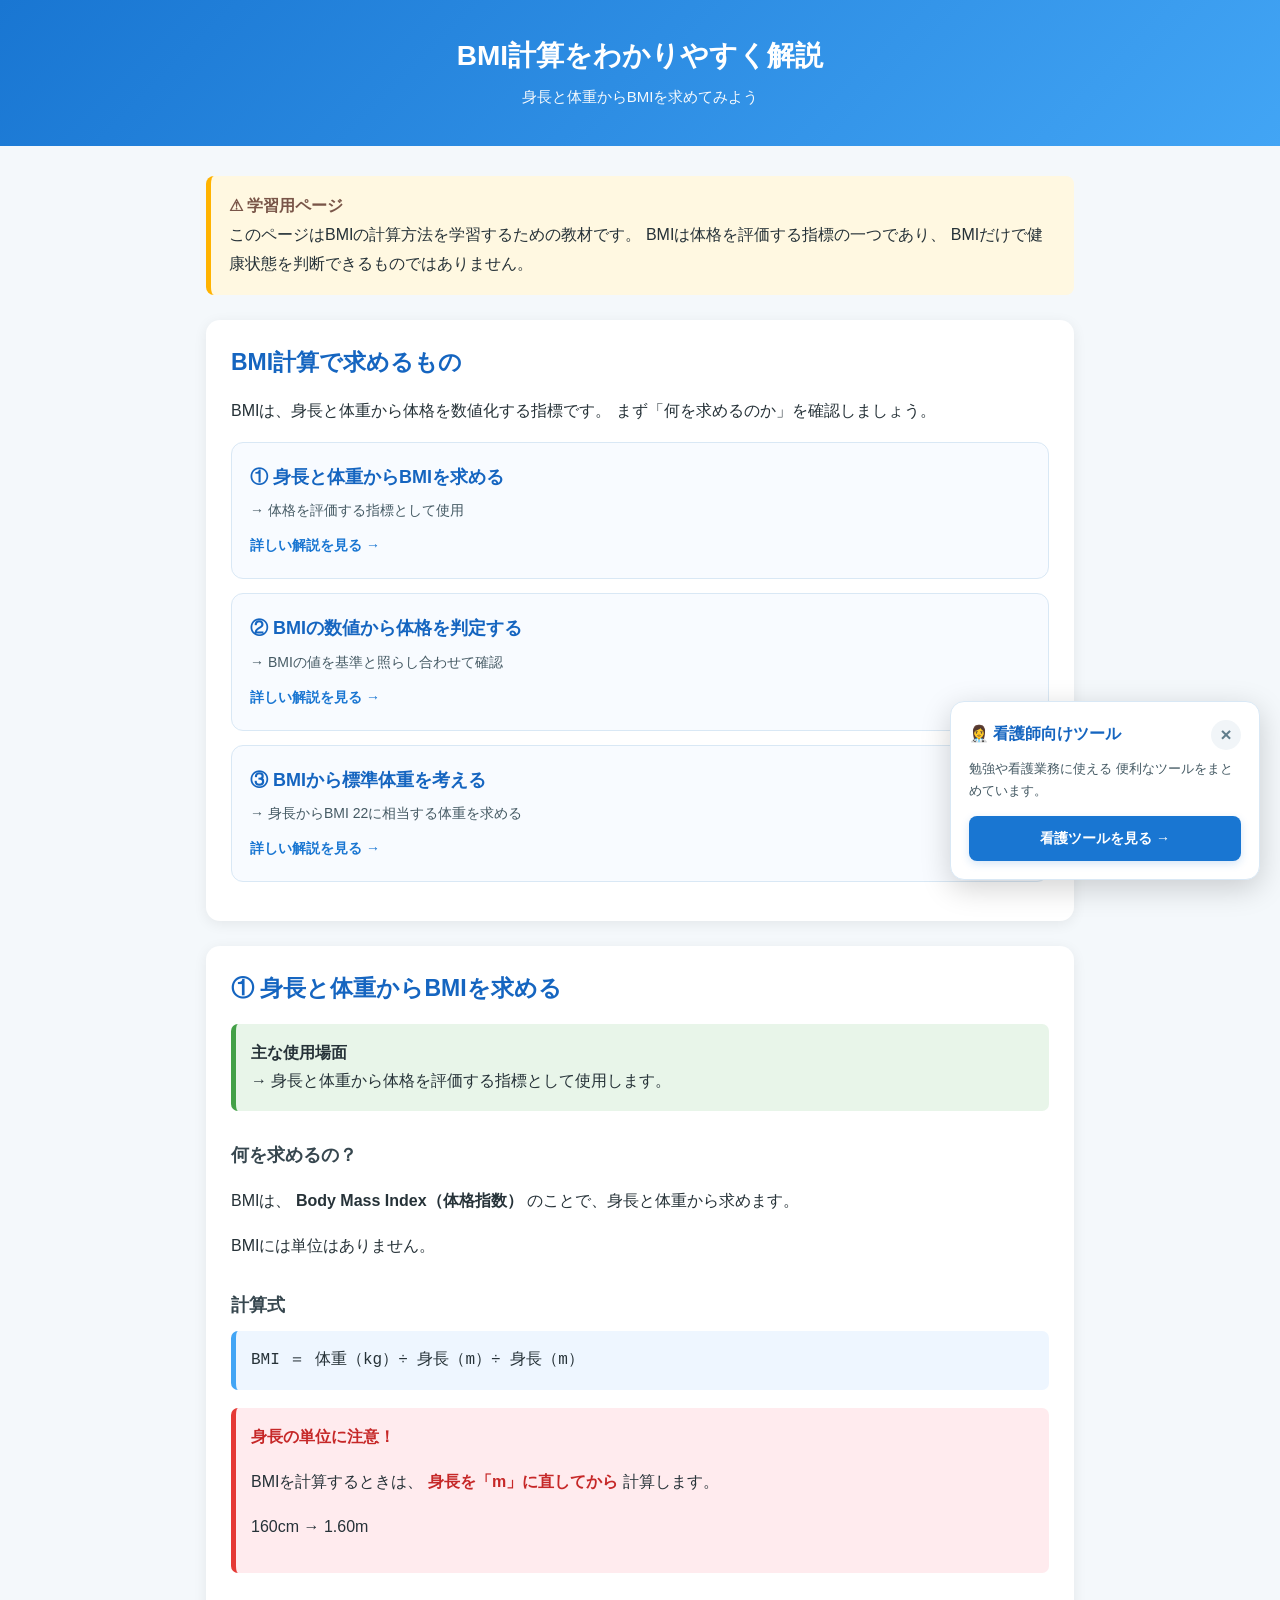
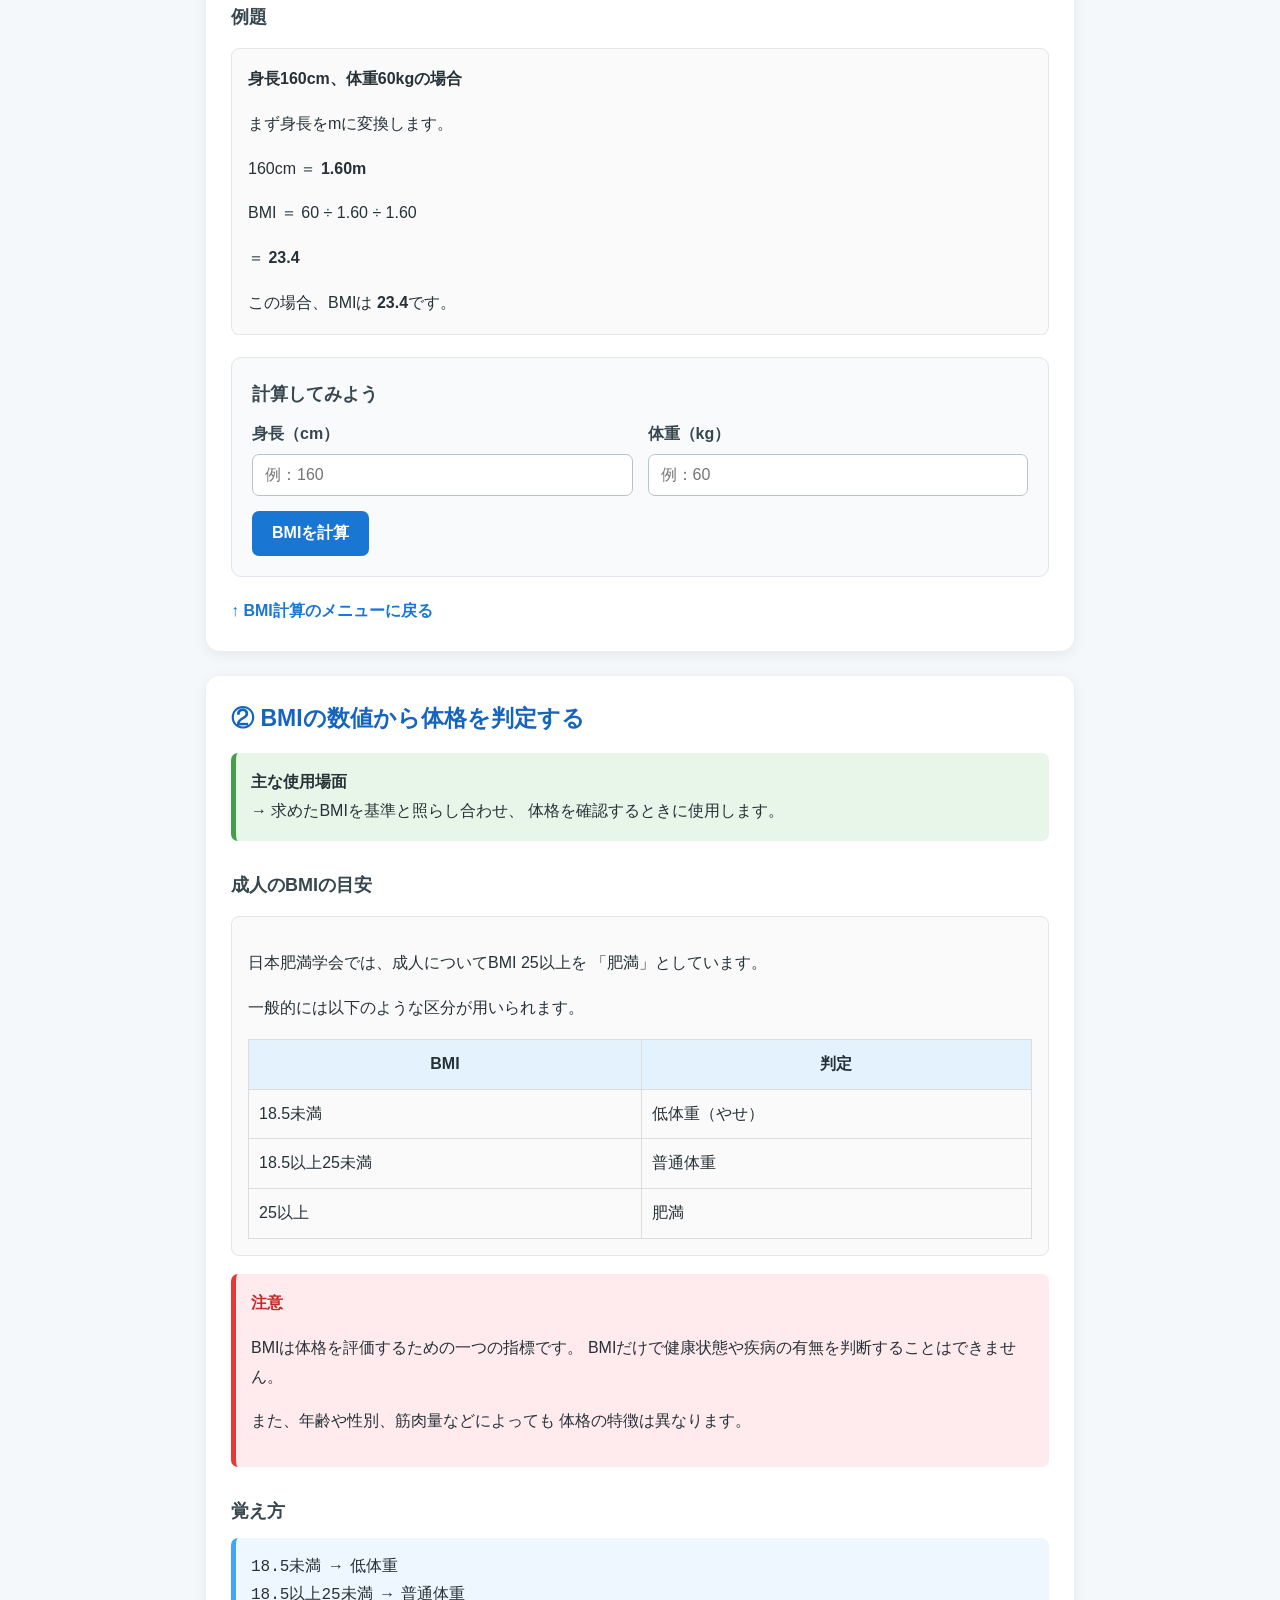
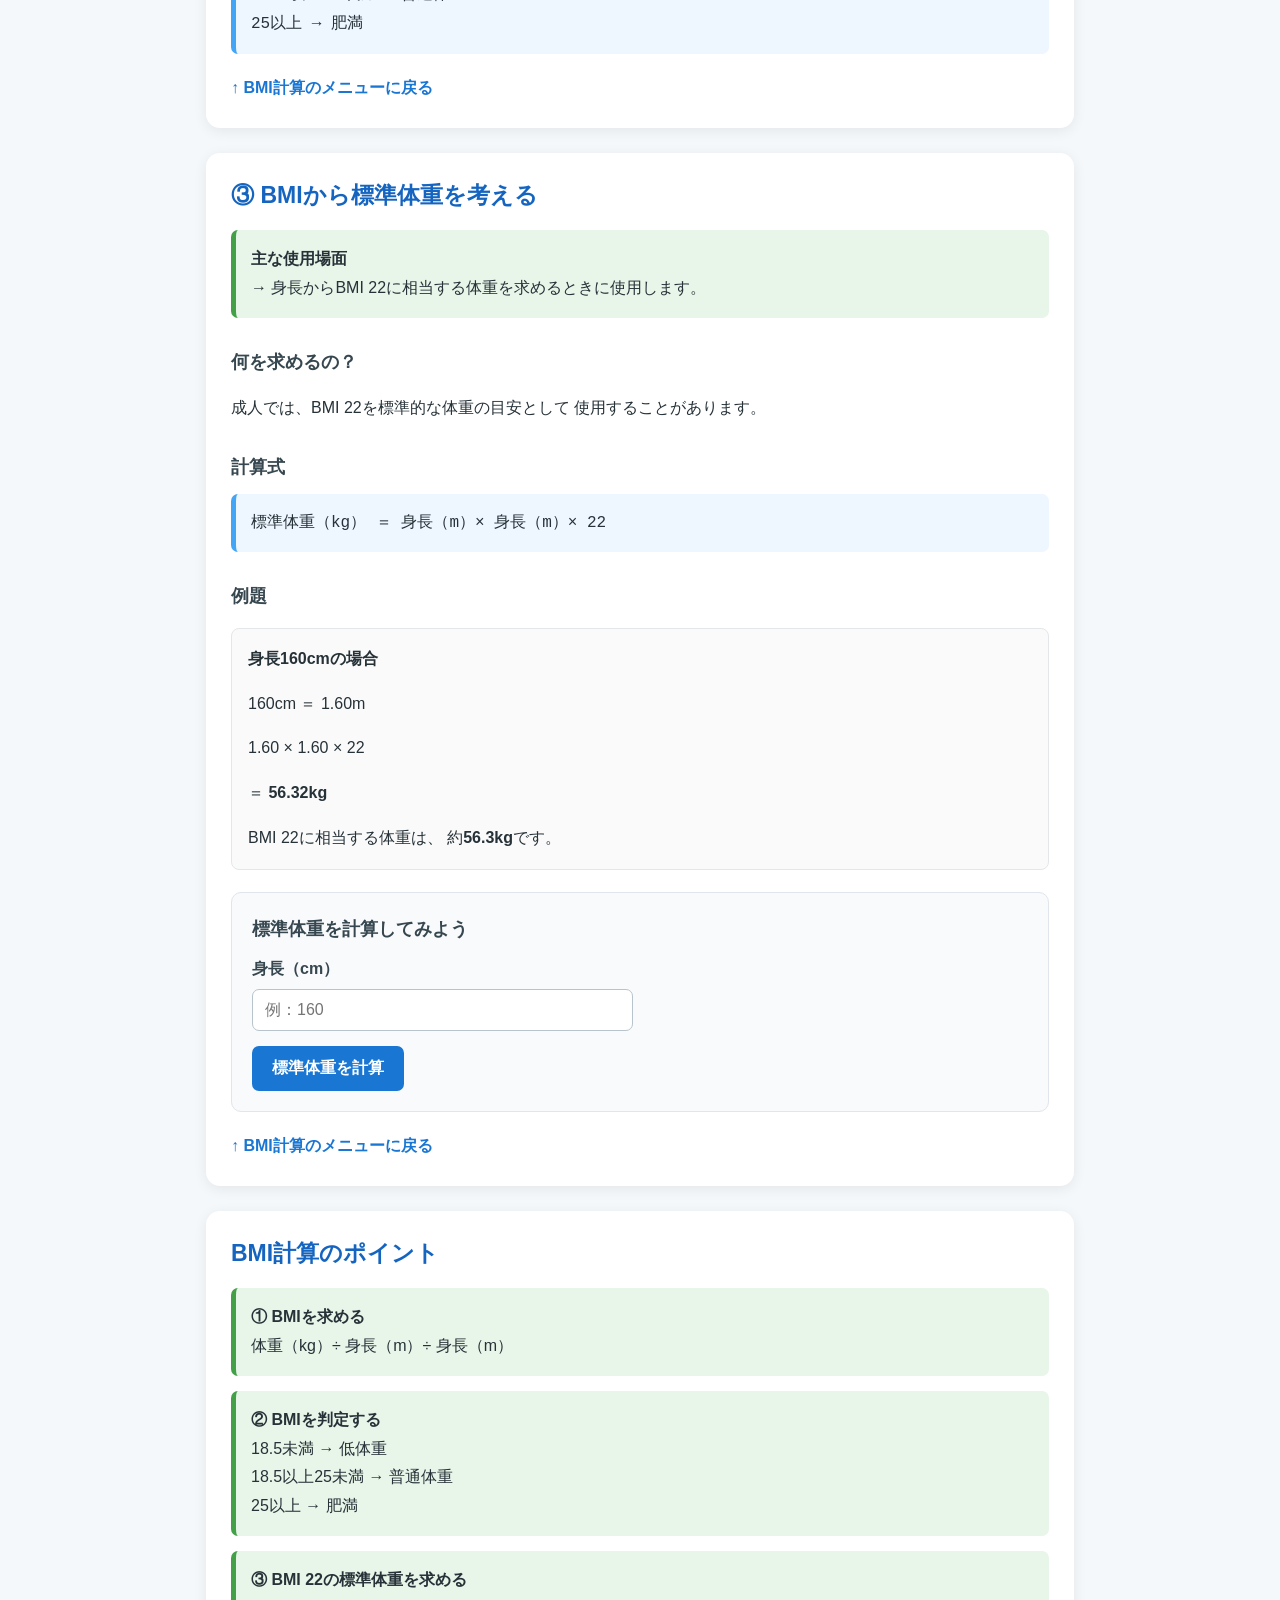
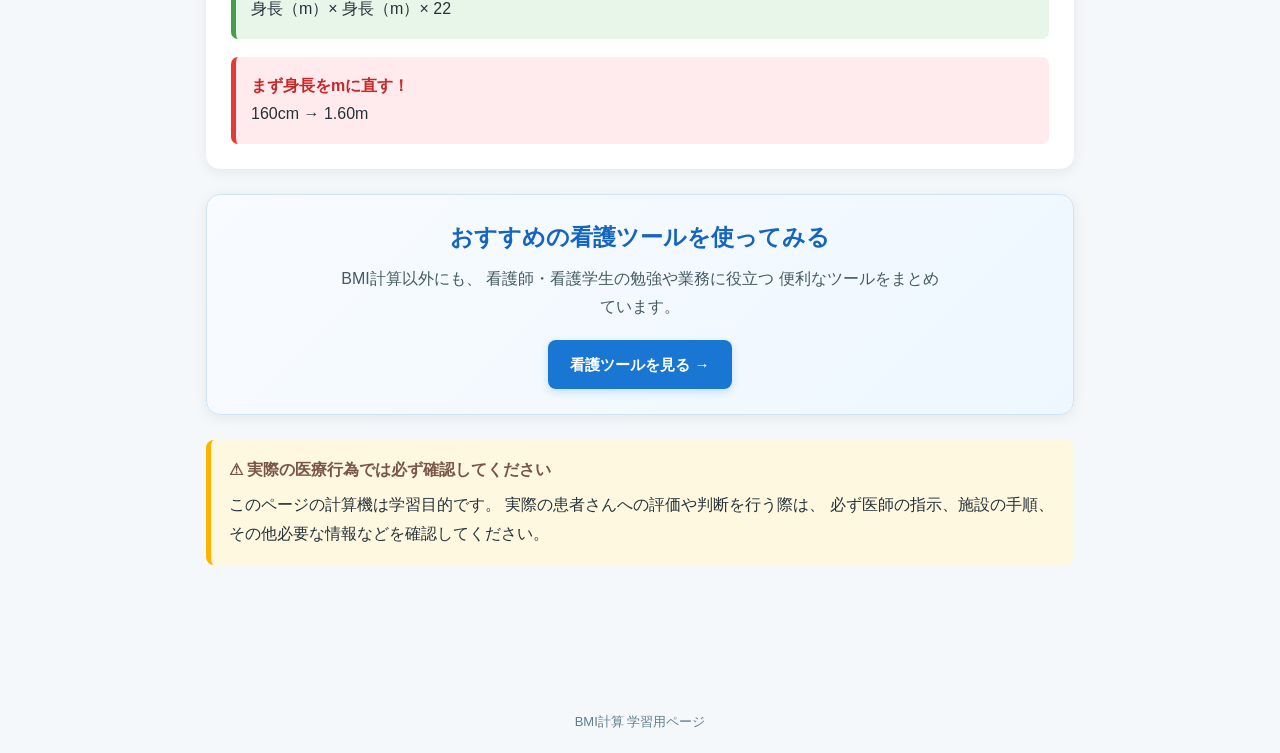
==== BMI計算解説.html @ f032071a "Add files via upload" ====
<!DOCTYPE html>
<html lang="ja">

<head>

  <meta charset="UTF-8">

  <meta
    name="viewport"
    content="width=device-width, initial-scale=1.0"
  >

  <title>BMI計算解説</title>

  <!-- 共通CSS -->
  <link
    rel="stylesheet"
    href="nursing-guide.css"
  >

</head>


<body>


<header>

  <h1>
    BMI計算をわかりやすく解説
  </h1>

  <p>
    身長と体重からBMIを求めてみよう
  </p>

</header>


<main>


  <!-- =====================================================
       注意事項
  ====================================================== -->

  <div class="warning">

    <strong>⚠ 学習用ページ</strong><br>

    このページはBMIの計算方法を学習するための教材です。
    BMIは体格を評価する指標の一つであり、
    BMIだけで健康状態を判断できるものではありません。

  </div>


  <!-- =====================================================
       メニュー
  ====================================================== -->

  <section
    class="card"
    id="menu"
  >

    <h2>
      BMI計算で求めるもの
    </h2>

    <p>
      BMIは、身長と体重から体格を数値化する指標です。
      まず「何を求めるのか」を確認しましょう。
    </p>


    <a
      href="#bmi"
      class="menu-item"
    >

      <div class="menu-title">
        ① 身長と体重からBMIを求める
      </div>

      <div class="menu-use">
        → 体格を評価する指標として使用
      </div>

      <div class="menu-link">
        詳しい解説を見る →
      </div>

    </a>


    <a
      href="#judgment"
      class="menu-item"
    >

      <div class="menu-title">
        ② BMIの数値から体格を判定する
      </div>

      <div class="menu-use">
        → BMIの値を基準と照らし合わせて確認
      </div>

      <div class="menu-link">
        詳しい解説を見る →
      </div>

    </a>


    <a
      href="#reverse"
      class="menu-item"
    >

      <div class="menu-title">
        ③ BMIから標準体重を考える
      </div>

      <div class="menu-use">
        → 身長からBMI 22に相当する体重を求める
      </div>

      <div class="menu-link">
        詳しい解説を見る →
      </div>

    </a>

  </section>


  <!-- =====================================================
       ① BMI
  ====================================================== -->

  <section
    class="card"
    id="bmi"
  >

    <h2>
      ① 身長と体重からBMIを求める
    </h2>

    <div class="point">

      <strong>主な使用場面</strong><br>

      → 身長と体重から体格を評価する指標として使用します。

    </div>


    <h3>
      何を求めるの？
    </h3>

    <p>
      BMIは、
      <strong>Body Mass Index（体格指数）</strong>
      のことで、身長と体重から求めます。
    </p>

    <p>
      BMIには単位はありません。
    </p>


    <h3>
      計算式
    </h3>

    <div class="formula">

      BMI ＝ 体重（kg）÷ 身長（m）÷ 身長（m）

    </div>


    <div class="important">

      <strong>
        身長の単位に注意！
      </strong>

      <p>
        BMIを計算するときは、
        <strong>身長を「m」に直してから</strong>
        計算します。
      </p>

      <p>
        160cm → 1.60m
      </p>

    </div>


    <h3>
      例題
    </h3>

    <div class="example">

      <strong>
        身長160cm、体重60kgの場合
      </strong>

      <p>
        まず身長をmに変換します。
      </p>

      <p>
        160cm ＝ <strong>1.60m</strong>
      </p>

      <p>
        BMI
        ＝ 60 ÷ 1.60 ÷ 1.60
      </p>

      <p>
        ＝ <strong>23.4</strong>
      </p>

      <p>
        この場合、BMIは
        <strong>23.4</strong>です。
      </p>

    </div>


    <div class="calculator">

      <h3>
        計算してみよう
      </h3>


      <div class="form-row">


        <div>

          <label for="height">
            身長（cm）
          </label>

          <input
            id="height"
            type="number"
            min="0"
            step="0.1"
            placeholder="例：160"
          >

        </div>


        <div>

          <label for="weight">
            体重（kg）
          </label>

          <input
            id="weight"
            type="number"
            min="0"
            step="0.1"
            placeholder="例：60"
          >

        </div>


      </div>


      <button
        onclick="calcBMI()"
      >
        BMIを計算
      </button>


      <div
        id="bmiResult"
        class="result"
        hidden
      ></div>

    </div>


    <a
      href="#menu"
      class="back"
    >
      ↑ BMI計算のメニューに戻る
    </a>

  </section>


  <!-- =====================================================
       ② 判定
  ====================================================== -->

  <section
    class="card"
    id="judgment"
  >

    <h2>
      ② BMIの数値から体格を判定する
    </h2>

    <div class="point">

      <strong>
        主な使用場面
      </strong><br>

      → 求めたBMIを基準と照らし合わせ、
      体格を確認するときに使用します。

    </div>


    <h3>
      成人のBMIの目安
    </h3>


    <div class="example">

      <p>
        日本肥満学会では、成人についてBMI 25以上を
        「肥満」としています。
      </p>

      <p>
        一般的には以下のような区分が用いられます。
      </p>


      <table
        style="
          width:100%;
          border-collapse:collapse;
          margin-top:15px;
        "
      >

        <tr>

          <th
            style="
              border:1px solid #ddd;
              padding:10px;
              background:#e3f2fd;
            "
          >
            BMI
          </th>

          <th
            style="
              border:1px solid #ddd;
              padding:10px;
              background:#e3f2fd;
            "
          >
            判定
          </th>

        </tr>


        <tr>

          <td
            style="
              border:1px solid #ddd;
              padding:10px;
            "
          >
            18.5未満
          </td>

          <td
            style="
              border:1px solid #ddd;
              padding:10px;
            "
          >
            低体重（やせ）
          </td>

        </tr>


        <tr>

          <td
            style="
              border:1px solid #ddd;
              padding:10px;
            "
          >
            18.5以上25未満
          </td>

          <td
            style="
              border:1px solid #ddd;
              padding:10px;
            "
          >
            普通体重
          </td>

        </tr>


        <tr>

          <td
            style="
              border:1px solid #ddd;
              padding:10px;
            "
          >
            25以上
          </td>

          <td
            style="
              border:1px solid #ddd;
              padding:10px;
            "
          >
            肥満
          </td>

        </tr>

      </table>

    </div>


    <div class="important">

      <strong>
        注意
      </strong>

      <p>
        BMIは体格を評価するための一つの指標です。
        BMIだけで健康状態や疾病の有無を判断することはできません。
      </p>

      <p>
        また、年齢や性別、筋肉量などによっても
        体格の特徴は異なります。
      </p>

    </div>


    <h3>
      覚え方
    </h3>

    <div class="formula">

      18.5未満 → 低体重<br>
      18.5以上25未満 → 普通体重<br>
      25以上 → 肥満

    </div>


    <a
      href="#menu"
      class="back"
    >
      ↑ BMI計算のメニューに戻る
    </a>

  </section>


  <!-- =====================================================
       ③ 標準体重
  ====================================================== -->

  <section
    class="card"
    id="reverse"
  >

    <h2>
      ③ BMIから標準体重を考える
    </h2>

    <div class="point">

      <strong>
        主な使用場面
      </strong><br>

      → 身長からBMI 22に相当する体重を求めるときに使用します。

    </div>


    <h3>
      何を求めるの？
    </h3>

    <p>
      成人では、BMI 22を標準的な体重の目安として
      使用することがあります。
    </p>


    <h3>
      計算式
    </h3>

    <div class="formula">

      標準体重（kg）
      ＝ 身長（m）× 身長（m）× 22

    </div>


    <h3>
      例題
    </h3>

    <div class="example">

      <strong>
        身長160cmの場合
      </strong>

      <p>
        160cm ＝ 1.60m
      </p>

      <p>
        1.60 × 1.60 × 22
      </p>

      <p>
        ＝ <strong>56.32kg</strong>
      </p>

      <p>
        BMI 22に相当する体重は、
        約<strong>56.3kg</strong>です。
      </p>

    </div>


    <div class="calculator">

      <h3>
        標準体重を計算してみよう
      </h3>


      <div class="form-row">

        <div>

          <label for="standardHeight">
            身長（cm）
          </label>

          <input
            id="standardHeight"
            type="number"
            min="0"
            step="0.1"
            placeholder="例：160"
          >

        </div>

      </div>


      <button
        onclick="calcStandardWeight()"
      >
        標準体重を計算
      </button>


      <div
        id="standardResult"
        class="result"
        hidden
      ></div>

    </div>


    <a
      href="#menu"
      class="back"
    >
      ↑ BMI計算のメニューに戻る
    </a>

  </section>


  <!-- =====================================================
       まとめ
  ====================================================== -->

  <section class="card">

    <h2>
      BMI計算のポイント
    </h2>


    <div class="point">

      <strong>
        ① BMIを求める
      </strong><br>

      体重（kg）÷ 身長（m）÷ 身長（m）

    </div>


    <div class="point">

      <strong>
        ② BMIを判定する
      </strong><br>

      18.5未満 → 低体重<br>
      18.5以上25未満 → 普通体重<br>
      25以上 → 肥満

    </div>


    <div class="point">

      <strong>
        ③ BMI 22の標準体重を求める
      </strong><br>

      身長（m）× 身長（m）× 22

    </div>


    <div class="important">

      <strong>
        まず身長をmに直す！
      </strong><br>

      160cm → 1.60m

    </div>

  </section>


  <!-- =====================================================
       看護ツールへの自然な導線
  ====================================================== -->

  <section class="card tool-promotion">

    <h2>
      おすすめの看護ツールを使ってみる
    </h2>

    <p>
      BMI計算以外にも、
      看護師・看護学生の勉強や業務に役立つ
      便利なツールをまとめています。
    </p>

    <a
      href="https://kita-tools.github.io/nurse-tools/"
      class="tool-promotion-button"
      target="_blank"
      rel="noopener noreferrer"
    >
      看護ツールを見る →
    </a>

  </section>


  <!-- =====================================================
       最終注意
  ====================================================== -->

  <div class="warning">

    <strong>
      ⚠ 実際の医療行為では必ず確認してください
    </strong>

    <p>
      このページの計算機は学習目的です。
      実際の患者さんへの評価や判断を行う際は、
      必ず医師の指示、施設の手順、
      その他必要な情報などを確認してください。
    </p>

  </div>


</main>


<!-- =====================================================
     フッター
====================================================== -->

<footer>

  BMI計算 学習用ページ

</footer>


<!-- =====================================================
     右下：看護ツール紹介
====================================================== -->

<div
  class="floating-tool"
  id="floatingTool"
  aria-label="看護師向けツールの紹介"
>

  <div class="floating-tool-header">

    <div class="floating-tool-title">
      👩‍⚕️ 看護師向けツール
    </div>


    <button
      type="button"
      class="floating-tool-close"
      onclick="closeFloatingTool()"
      aria-label="閉じる"
    >
      ×
    </button>

  </div>


  <p>
    勉強や看護業務に使える
    便利なツールをまとめています。
  </p>


  <a
    href="https://kita-tools.github.io/nurse-tools/"
    class="floating-tool-button"
    target="_blank"
    rel="noopener noreferrer"
  >
    看護ツールを見る →
  </a>

</div>


<!-- =====================================================
     BMI計算 JavaScript
====================================================== -->

<script>

/* =========================================================
   BMI計算
========================================================= */

function calcBMI() {

  const heightCm =
    Number(
      document.getElementById("height").value
    );

  const weight =
    Number(
      document.getElementById("weight").value
    );

  const result =
    document.getElementById("bmiResult");


  if (
    !Number.isFinite(heightCm) ||
    !Number.isFinite(weight) ||
    heightCm <= 0 ||
    weight <= 0
  ) {

    result.hidden = false;

    result.textContent =
      "身長と体重を正しく入力してください。";

    return;
  }


  // cm → m

  const heightM =
    heightCm / 100;


  const bmi =
    weight / (heightM * heightM);


  let judgment;


  if (bmi < 18.5) {

    judgment =
      "低体重（やせ）";

  } else if (bmi < 25) {

    judgment =
      "普通体重";

  } else {

    judgment =
      "肥満";

  }


  result.hidden = false;

  result.innerHTML = `
    BMI：
    <strong>${bmi.toFixed(1)}</strong>
    <br>
    判定：
    <strong>${judgment}</strong>
  `;

}


/* =========================================================
   標準体重
========================================================= */

function calcStandardWeight() {

  const heightCm =
    Number(
      document.getElementById("standardHeight").value
    );


  const result =
    document.getElementById("standardResult");


  if (
    !Number.isFinite(heightCm) ||
    heightCm <= 0
  ) {

    result.hidden = false;

    result.textContent =
      "身長を正しく入力してください。";

    return;
  }


  // cm → m

  const heightM =
    heightCm / 100;


  const standardWeight =
    heightM * heightM * 22;


  result.hidden = false;

  result.innerHTML = `
    BMI 22に相当する体重：
    <strong>${standardWeight.toFixed(1)} kg</strong>
  `;

}

</script>


<!-- =====================================================
     解説ページ共通 JavaScript
====================================================== -->

<script src="nursing-guide.js"></script>


</body>

</html>
---- nursing-guide.css ----
@charset "UTF-8";

/* =========================================================
   点滴計算 学習ページ
   共通CSS
   ========================================================= */


/* =========================================================
   1. 基本設定
   ========================================================= */

* {
  box-sizing: border-box;
}

html {
  scroll-behavior: smooth;
}

body {
  margin: 0;

  font-family:
    -apple-system,
    BlinkMacSystemFont,
    "Hiragino Kaku Gothic ProN",
    "Yu Gothic",
    YuGothic,
    Meiryo,
    sans-serif;

  background: #f4f8fb;
  color: #263238;

  line-height: 1.8;
}


/* =========================================================
   2. ヘッダー
   ========================================================= */

header {
  background:
    linear-gradient(
      135deg,
      #1976d2,
      #42a5f5
    );

  color: #fff;

  padding: 36px 20px;

  text-align: center;
}

header h1 {
  margin: 0 0 8px;

  font-size: 28px;
  line-height: 1.4;
}

header p {
  margin: 0;

  font-size: 15px;

  opacity: 0.95;
}


/* =========================================================
   3. メインコンテンツ
   ========================================================= */

main {
  max-width: 900px;

  margin: 30px auto;

  padding:
    0
    16px
    70px;
}


/* =========================================================
   4. カード
   ========================================================= */

.card {
  background: #fff;

  border-radius: 14px;

  padding: 25px;

  margin-bottom: 25px;

  box-shadow:
    0 3px 14px
    rgba(0, 0, 0, 0.07);
}


/* =========================================================
   5. 見出し
   ========================================================= */

h2 {
  margin-top: 0;
  margin-bottom: 18px;

  color: #1565c0;

  font-size: 23px;
  line-height: 1.5;
}

h3 {
  margin-top: 28px;
  margin-bottom: 10px;

  color: #37474f;

  font-size: 18px;
}


/* =========================================================
   6. 注意・警告
   ========================================================= */

.warning {
  background: #fff8e1;

  border-left:
    5px solid
    #ffb300;

  padding: 16px 18px;

  border-radius: 8px;

  margin-bottom: 25px;
}

.warning strong {
  color: #795548;
}

.warning p {
  margin:
    6px 0 0;
}


/* =========================================================
   7. 重要ポイント
   ========================================================= */

.point {
  background: #e8f5e9;

  border-left:
    5px solid
    #43a047;

  padding: 15px;

  border-radius: 7px;

  margin-top: 15px;
}

.point p:last-child {
  margin-bottom: 0;
}

.point ul {
  margin-bottom: 0;
}


/* =========================================================
   8. 重要事項
   ========================================================= */

.important {
  background: #ffebee;

  border-left:
    5px solid
    #e53935;

  padding: 15px;

  border-radius: 7px;

  margin-top: 18px;
}

.important strong {
  color: #c62828;
}


/* =========================================================
   9. メニュー
   ========================================================= */

.menu-item {
  display: block;

  text-decoration: none;

  color: inherit;

  background: #f8fbff;

  border:
    1px solid
    #d9e8f5;

  border-radius: 12px;

  padding: 18px;

  margin: 14px 0;

  transition:
    background 0.2s ease,
    border-color 0.2s ease,
    transform 0.2s ease,
    box-shadow 0.2s ease;
}

.menu-item:hover {
  background: #eef7ff;

  border-color: #90caf9;

  transform:
    translateY(-2px);

  box-shadow:
    0 4px 12px
    rgba(25, 118, 210, 0.08);
}

.menu-title {
  color: #1565c0;

  font-size: 18px;

  font-weight: bold;
}

.menu-use {
  margin-top: 5px;

  color: #455a64;

  font-size: 14px;
}

.menu-link {
  display: inline-block;

  margin-top: 10px;

  color: #1976d2;

  font-size: 14px;

  font-weight: bold;
}


/* =========================================================
   10. 計算式
   ========================================================= */

.formula {
  background: #eef6ff;

  border-left:
    5px solid
    #42a5f5;

  padding: 15px;

  border-radius: 7px;

  font-family:
    "SFMono-Regular",
    Consolas,
    "Liberation Mono",
    monospace;

  font-size: 16px;

  overflow-x: auto;
}


/* =========================================================
   11. 例題
   ========================================================= */

.example {
  background: #fafafa;

  border:
    1px solid
    #e3e7ea;

  padding: 16px;

  border-radius: 8px;

  margin-top: 15px;
}

.example p:last-child {
  margin-bottom: 0;
}


/* =========================================================
   12. 計算フォーム
   ========================================================= */

.calculator {
  background: #f8fafc;

  border:
    1px solid
    #e0e6eb;

  border-radius: 10px;

  padding: 20px;

  margin-top: 22px;
}

.calculator h3 {
  margin-top: 0;
}


/* =========================================================
   13. フォームレイアウト
   ========================================================= */

.form-row {
  display: grid;

  grid-template-columns:
    1fr
    1fr;

  gap: 15px;

  margin-bottom: 15px;
}


/* =========================================================
   14. ラベル
   ========================================================= */

label {
  display: block;

  margin-bottom: 5px;

  font-weight: bold;

  color: #37474f;
}


/* =========================================================
   15. 入力欄
   ========================================================= */

input,
select,
textarea {
  width: 100%;

  padding: 11px 12px;

  font-family: inherit;

  font-size: 16px;

  color: #263238;

  background: #fff;

  border:
    1px solid
    #b8c4cc;

  border-radius: 7px;

  outline: none;

  transition:
    border-color 0.2s ease,
    box-shadow 0.2s ease;
}

input:focus,
select:focus,
textarea:focus {
  border-color: #42a5f5;

  box-shadow:
    0 0 0 3px
    rgba(66, 165, 245, 0.15);
}


/* =========================================================
   16. ボタン
   ========================================================= */

button {
  border: 0;

  border-radius: 7px;

  padding: 12px 20px;

  background: #1976d2;

  color: #fff;

  font-family: inherit;

  font-size: 16px;

  font-weight: bold;

  cursor: pointer;

  transition:
    background 0.2s ease,
    transform 0.2s ease;
}

button:hover {
  background: #1565c0;

  transform:
    translateY(-1px);
}

button:active {
  transform:
    translateY(0);
}


/* =========================================================
   17. 計算結果
   ========================================================= */

.result {
  margin-top: 15px;

  background: #e8f5e9;

  border-left:
    5px solid
    #43a047;

  border-radius: 7px;

  padding: 15px;

  font-size: 18px;

  font-weight: bold;
}


/* =========================================================
   18. 戻るリンク
   ========================================================= */

.back {
  display: inline-block;

  margin-top: 20px;

  color: #1976d2;

  text-decoration: none;

  font-weight: bold;
}

.back:hover {
  text-decoration: underline;
}


/* =========================================================
   19. ページ内 看護ツール紹介
   ========================================================= */

.tool-promotion {
  background:
    linear-gradient(
      135deg,
      #f8fbff,
      #eef7ff
    );

  border:
    1px solid
    #cfe3f5;

  text-align: center;
}

.tool-promotion h2 {
  margin-bottom: 10px;
}

.tool-promotion p {
  max-width: 600px;

  margin:
    0 auto 18px;

  color: #455a64;
}


/* CTAボタン */

.tool-promotion-button {
  display: inline-block;

  background: #1976d2;

  color: #fff;

  padding:
    11px 22px;

  border-radius: 8px;

  text-decoration: none;

  font-size: 15px;

  font-weight: bold;

  box-shadow:
    0 3px 8px
    rgba(25, 118, 210, 0.2);

  transition:
    background 0.2s ease,
    transform 0.2s ease,
    box-shadow 0.2s ease;
}

.tool-promotion-button:hover {
  background: #1565c0;

  transform:
    translateY(-2px);

  box-shadow:
    0 5px 12px
    rgba(25, 118, 210, 0.25);
}


/* =========================================================
   20. フッター
   ========================================================= */

footer {
  text-align: center;

  color: #607d8b;

  font-size: 13px;

  padding: 20px;
}


/* =========================================================
   21. 看護ツール紹介ポップアップ
   ========================================================= */

.floating-tool {
  position: fixed;

  right: 20px;
  bottom: 20px;

  width: 310px;

  background: #fff;

  border:
    1px solid
    #d9e8f5;

  border-radius: 14px;

  padding: 18px;

  box-shadow:
    0 8px 30px
    rgba(0, 0, 0, 0.18);

  z-index: 1000;

  /*
   * JSで表示・非表示を切り替える
   */
  opacity: 0;

  visibility: hidden;

  transform:
    translateY(20px);

  transition:
    opacity 0.3s ease,
    visibility 0.3s ease,
    transform 0.3s ease;
}


/* JSで .is-visible を付けたとき */

.floating-tool.is-visible {
  opacity: 1;

  visibility: visible;

  transform:
    translateY(0);
}


/* ---------------------------------------------------------
   ポップアップ上部
   --------------------------------------------------------- */

.floating-tool-header {
  display: flex;

  align-items: center;

  justify-content: space-between;

  gap: 10px;

  margin-bottom: 8px;
}


/* タイトル */

.floating-tool-title {
  color: #1565c0;

  font-size: 16px;

  font-weight: bold;

  line-height: 1.4;
}


/* ---------------------------------------------------------
   閉じるボタン
   --------------------------------------------------------- */

.floating-tool-close {
  flex-shrink: 0;

  width: 30px;
  height: 30px;

  padding: 0;

  border-radius: 50%;

  background: #f1f5f8;

  color: #607d8b;

  font-size: 19px;

  line-height: 30px;

  text-align: center;

  cursor: pointer;

  transition:
    background 0.2s ease,
    color 0.2s ease;
}

.floating-tool-close:hover {
  background: #e3ebf0;

  color: #37474f;

  transform: none;
}


/* ---------------------------------------------------------
   ポップアップ本文
   --------------------------------------------------------- */

.floating-tool p {
  margin:
    0 0 14px;

  color: #455a64;

  font-size: 13px;

  line-height: 1.7;
}


/* ---------------------------------------------------------
   ポップアップCTA
   --------------------------------------------------------- */

.floating-tool-button {
  display: block;

  width: 100%;

  padding:
    10px 14px;

  background: #1976d2;

  color: #fff;

  border-radius: 8px;

  text-align: center;

  text-decoration: none;

  font-size: 14px;

  font-weight: bold;

  box-shadow:
    0 3px 8px
    rgba(25, 118, 210, 0.18);

  transition:
    background 0.2s ease,
    transform 0.2s ease,
    box-shadow 0.2s ease;
}

.floating-tool-button:hover {
  background: #1565c0;

  transform:
    translateY(-1px);

  box-shadow:
    0 5px 12px
    rgba(25, 118, 210, 0.23);
}


/* =========================================================
   22. スマホ対応
   ========================================================= */

@media (max-width: 600px) {

  header {
    padding:
      30px 16px;
  }

  header h1 {
    font-size: 24px;
  }

  header p {
    font-size: 14px;
  }


  main {
    margin-top: 20px;

    padding:
      0
      12px
      50px;
  }


  .card {
    padding: 18px;

    border-radius: 12px;

    margin-bottom: 18px;
  }


  h2 {
    font-size: 21px;
  }


  h3 {
    font-size: 17px;
  }


  .form-row {
    grid-template-columns: 1fr;
  }


  .calculator {
    padding: 16px;
  }


  .formula {
    font-size: 14px;

    padding: 13px;
  }


  .menu-title {
    font-size: 17px;
  }


  /* --------------------------------
     ポップアップ
  -------------------------------- */

  .floating-tool {
    left: 12px;
    right: 12px;

    bottom: 12px;

    width: auto;

    padding: 15px;

    border-radius: 13px;
  }


  .floating-tool-title {
    font-size: 15px;
  }


  .floating-tool p {
    font-size: 12px;

    margin-bottom: 12px;
  }


  .floating-tool-button {
    padding: 10px;

    font-size: 14px;
  }

}


/* =========================================================
   23. 動きを減らす設定への対応
   ========================================================= */

@media (prefers-reduced-motion: reduce) {

  html {
    scroll-behavior: auto;
  }

  *,
  *::before,
  *::after {
    transition: none !important;

    animation: none !important;
  }

}
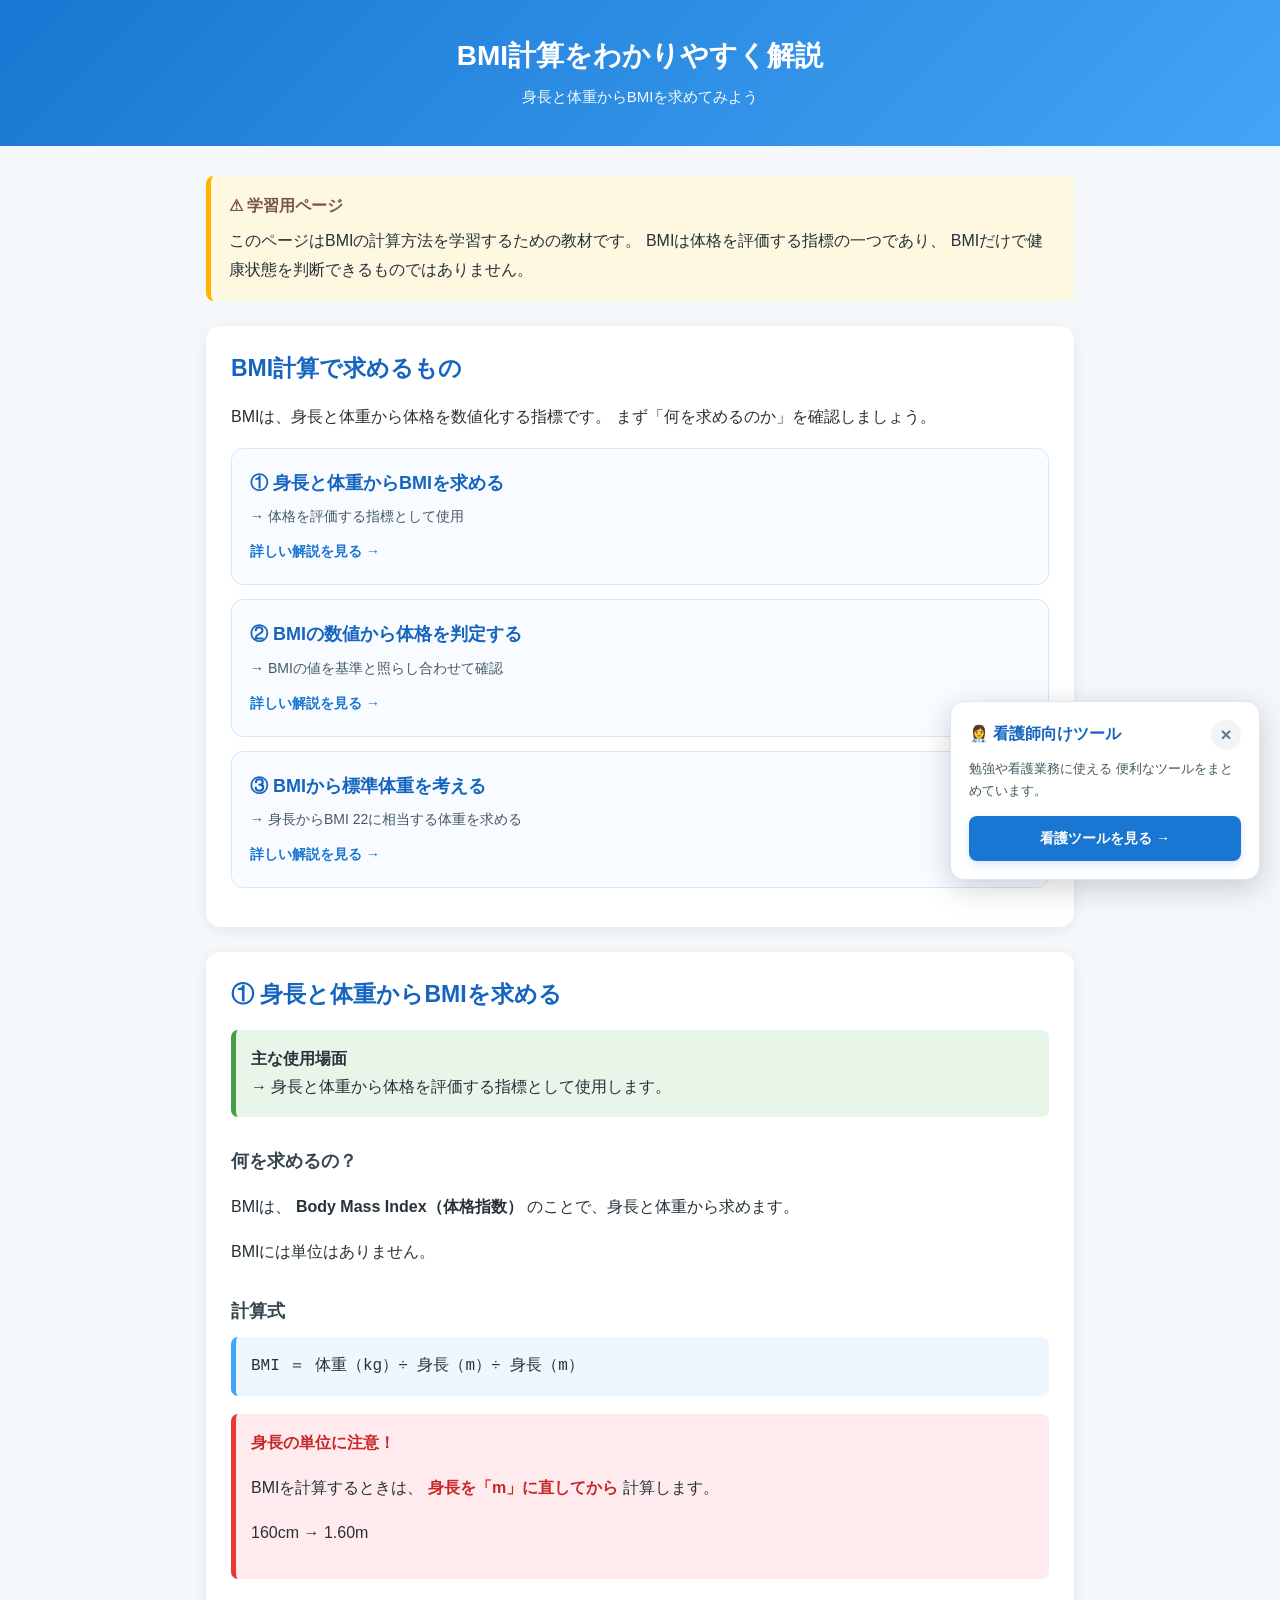
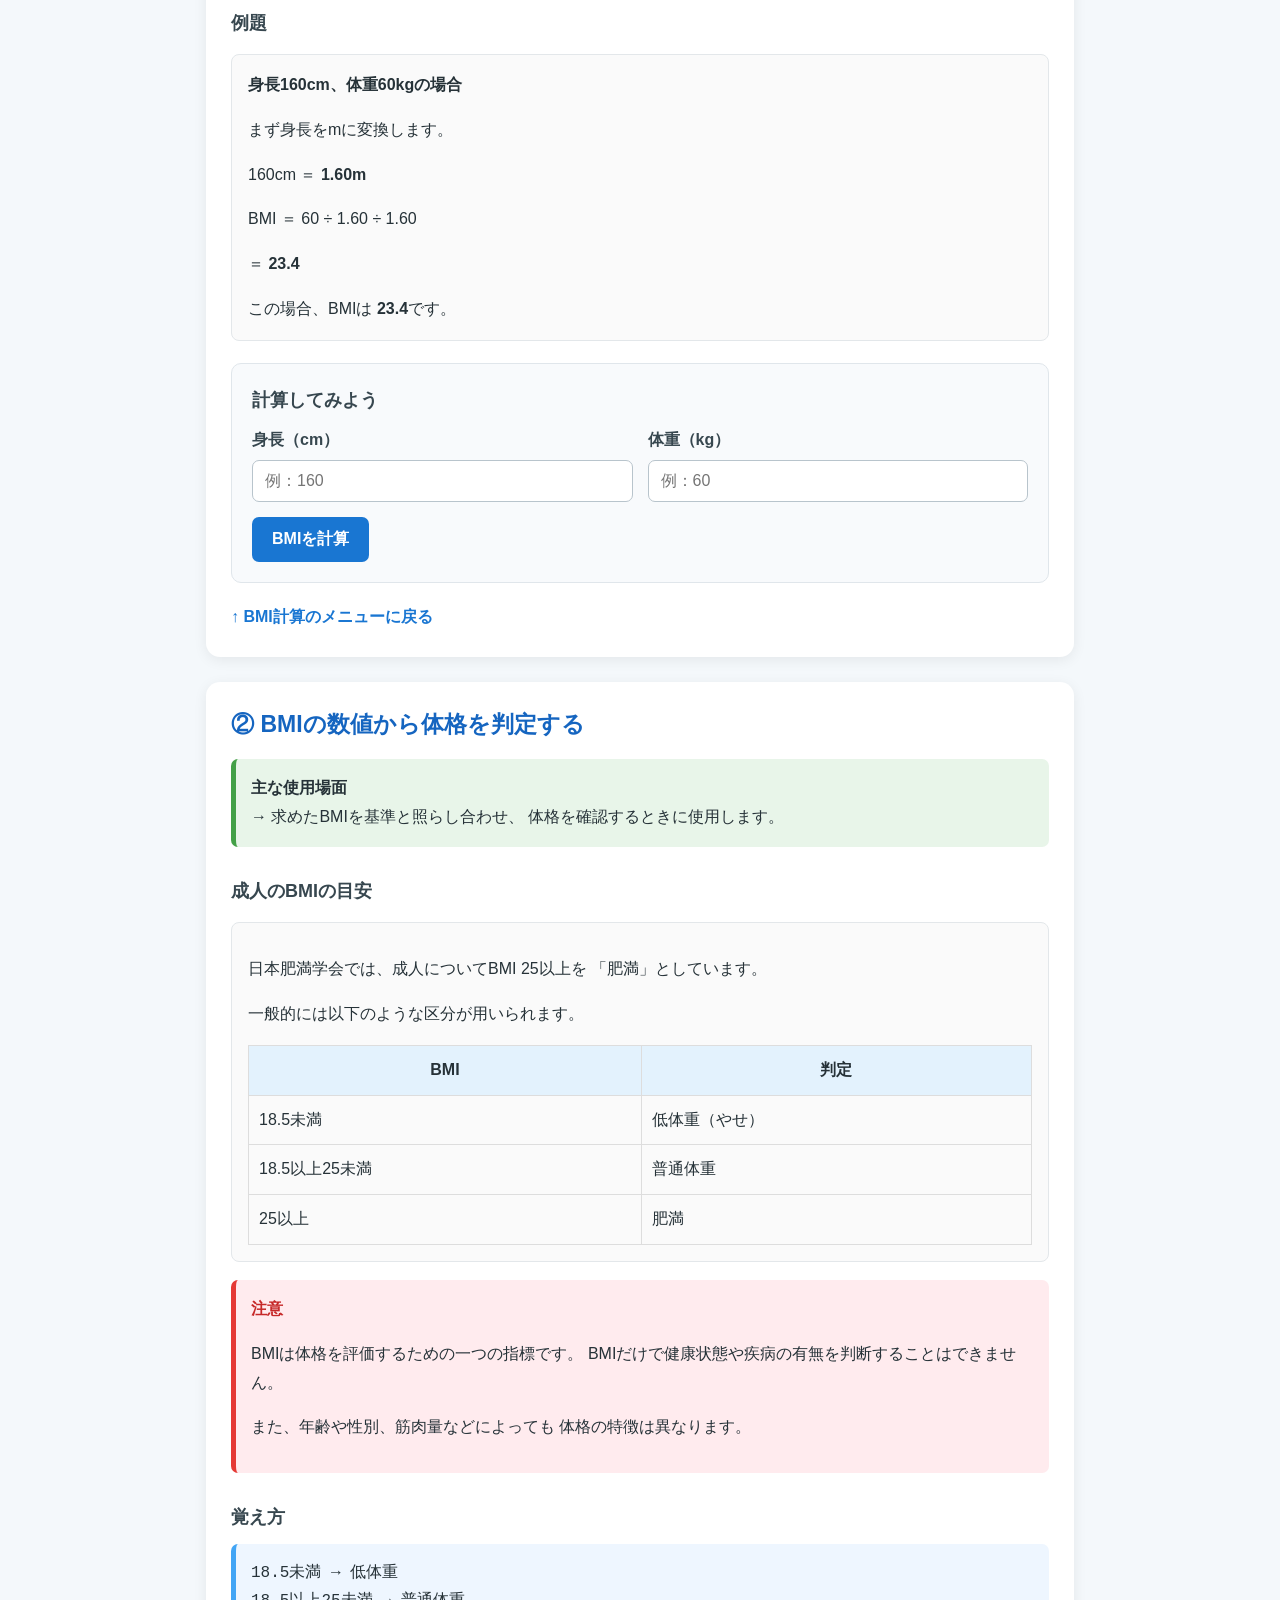
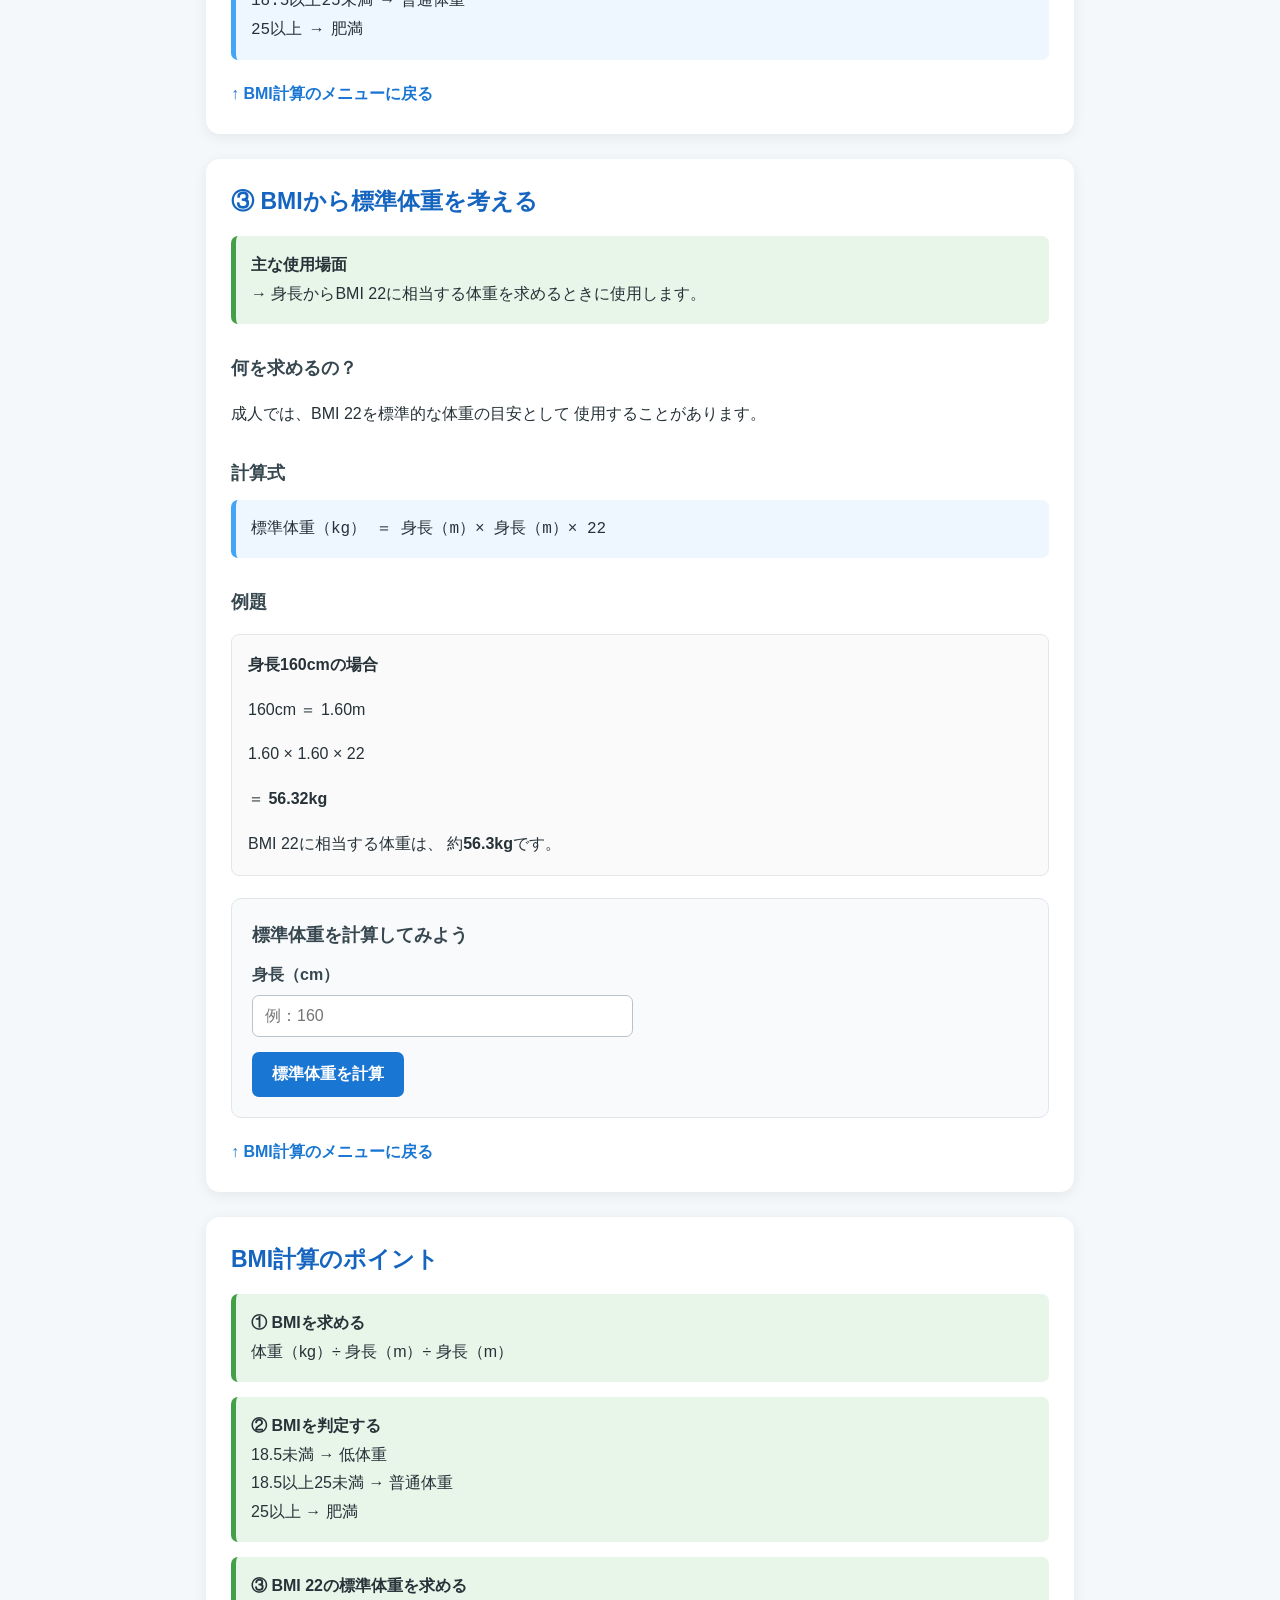
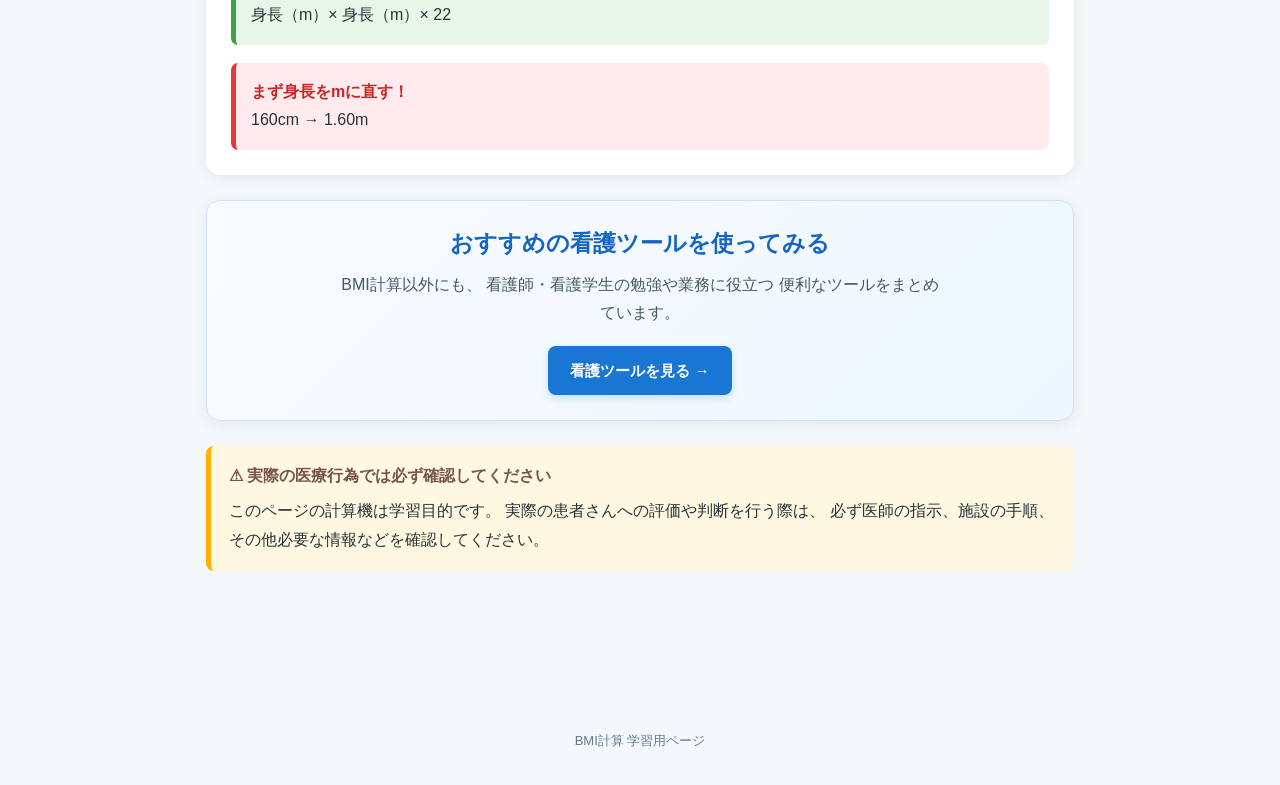
==== commit e4352fd2: "Update BMI計算解説.html" ====
--- a/BMI計算解説.html
+++ b/BMI計算解説.html
@@ -2,948 +2,916 @@
 <html lang="ja">
 
 <head>
-
   <meta charset="UTF-8">
+  <meta name="viewport" content="width=device-width, initial-scale=1.0">
+
+  <title>BMI計算をわかりやすく解説｜看護師・看護学生向け</title>
 
   <meta
-    name="viewport"
-    content="width=device-width, initial-scale=1.0"
+    name="description"
+    content="看護師・看護学生向けに、BMI計算をわかりやすく解説。身長と体重からBMIを求める方法、BMIの判定、標準体重の計算方法を例題と計算機で学べます。"
   >
 
-  <title>BMI計算解説</title>
-
   <!-- 共通CSS -->
-  <link
-    rel="stylesheet"
-    href="nursing-guide.css"
+  <link rel="stylesheet" href="css/nursing-guide.css">
+</head>
+
+<body>
+
+  <!-- =========================
+       ヘッダー
+  ========================== -->
+
+  <header>
+
+    <h1>
+      BMI計算をわかりやすく解説
+    </h1>
+
+    <p>
+      身長と体重からBMIを求めてみよう
+    </p>
+
+  </header>
+
+
+  <main>
+
+    <!-- =========================
+         学習用注意
+    ========================== -->
+
+    <div class="warning">
+
+      <strong>⚠ 学習用ページ</strong>
+
+      <p>
+        このページはBMIの計算方法を学習するための教材です。
+        BMIは体格を評価する指標の一つであり、
+        BMIだけで健康状態を判断できるものではありません。
+      </p>
+
+    </div>
+
+
+    <!-- =========================
+         メニュー
+    ========================== -->
+
+    <section class="card" id="menu">
+
+      <h2>
+        BMI計算で求めるもの
+      </h2>
+
+      <p>
+        BMIは、身長と体重から体格を数値化する指標です。
+        まず「何を求めるのか」を確認しましょう。
+      </p>
+
+
+      <a href="#bmi" class="menu-item">
+
+        <div class="menu-title">
+          ① 身長と体重からBMIを求める
+        </div>
+
+        <div class="menu-use">
+          → 体格を評価する指標として使用
+        </div>
+
+        <div class="menu-link">
+          詳しい解説を見る →
+        </div>
+
+      </a>
+
+
+      <a href="#judgment" class="menu-item">
+
+        <div class="menu-title">
+          ② BMIの数値から体格を判定する
+        </div>
+
+        <div class="menu-use">
+          → BMIの値を基準と照らし合わせて確認
+        </div>
+
+        <div class="menu-link">
+          詳しい解説を見る →
+        </div>
+
+      </a>
+
+
+      <a href="#reverse" class="menu-item">
+
+        <div class="menu-title">
+          ③ BMIから標準体重を考える
+        </div>
+
+        <div class="menu-use">
+          → 身長からBMI 22に相当する体重を求める
+        </div>
+
+        <div class="menu-link">
+          詳しい解説を見る →
+        </div>
+
+      </a>
+
+    </section>
+
+
+    <!-- =========================
+         ① BMI
+    ========================== -->
+
+    <section class="card" id="bmi">
+
+      <h2>
+        ① 身長と体重からBMIを求める
+      </h2>
+
+      <div class="point">
+
+        <strong>主な使用場面</strong><br>
+
+        → 身長と体重から体格を評価する指標として使用します。
+
+      </div>
+
+
+      <h3>
+        何を求めるの？
+      </h3>
+
+      <p>
+        BMIは、
+        <strong>Body Mass Index（体格指数）</strong>
+        のことで、身長と体重から求めます。
+      </p>
+
+      <p>
+        BMIには単位はありません。
+      </p>
+
+
+      <h3>
+        計算式
+      </h3>
+
+      <div class="formula">
+
+        BMI ＝ 体重（kg）÷ 身長（m）÷ 身長（m）
+
+      </div>
+
+
+      <div class="important">
+
+        <strong>
+          身長の単位に注意！
+        </strong>
+
+        <p>
+          BMIを計算するときは、
+          <strong>身長を「m」に直してから</strong>
+          計算します。
+        </p>
+
+        <p>
+          160cm → 1.60m
+        </p>
+
+      </div>
+
+
+      <h3>
+        例題
+      </h3>
+
+      <div class="example">
+
+        <strong>
+          身長160cm、体重60kgの場合
+        </strong>
+
+        <p>
+          まず身長をmに変換します。
+        </p>
+
+        <p>
+          160cm ＝ <strong>1.60m</strong>
+        </p>
+
+        <p>
+          BMI
+          ＝ 60 ÷ 1.60 ÷ 1.60
+        </p>
+
+        <p>
+          ＝ <strong>23.4</strong>
+        </p>
+
+        <p>
+          この場合、BMIは
+          <strong>23.4</strong>です。
+        </p>
+
+      </div>
+
+
+      <div class="calculator">
+
+        <h3>
+          計算してみよう
+        </h3>
+
+
+        <div class="form-row">
+
+          <div>
+
+            <label for="height">
+              身長（cm）
+            </label>
+
+            <input
+              id="height"
+              type="number"
+              min="0"
+              step="0.1"
+              placeholder="例：160"
+            >
+
+          </div>
+
+
+          <div>
+
+            <label for="weight">
+              体重（kg）
+            </label>
+
+            <input
+              id="weight"
+              type="number"
+              min="0"
+              step="0.1"
+              placeholder="例：60"
+            >
+
+          </div>
+
+        </div>
+
+
+        <button
+          type="button"
+          onclick="calcBMI()"
+        >
+          BMIを計算
+        </button>
+
+
+        <div
+          id="bmiResult"
+          class="result"
+          hidden
+        ></div>
+
+      </div>
+
+
+      <a href="#menu" class="back">
+        ↑ BMI計算のメニューに戻る
+      </a>
+
+    </section>
+
+
+    <!-- =========================
+         ② 判定
+    ========================== -->
+
+    <section class="card" id="judgment">
+
+      <h2>
+        ② BMIの数値から体格を判定する
+      </h2>
+
+      <div class="point">
+
+        <strong>
+          主な使用場面
+        </strong><br>
+
+        → 求めたBMIを基準と照らし合わせ、
+        体格を確認するときに使用します。
+
+      </div>
+
+
+      <h3>
+        成人のBMIの目安
+      </h3>
+
+
+      <div class="example">
+
+        <p>
+          日本肥満学会では、成人についてBMI 25以上を
+          「肥満」としています。
+        </p>
+
+        <p>
+          一般的には以下のような区分が用いられます。
+        </p>
+
+
+        <table
+          style="
+            width:100%;
+            border-collapse:collapse;
+            margin-top:15px;
+          "
+        >
+
+          <tr>
+
+            <th
+              style="
+                border:1px solid #ddd;
+                padding:10px;
+                background:#e3f2fd;
+              "
+            >
+              BMI
+            </th>
+
+            <th
+              style="
+                border:1px solid #ddd;
+                padding:10px;
+                background:#e3f2fd;
+              "
+            >
+              判定
+            </th>
+
+          </tr>
+
+
+          <tr>
+
+            <td
+              style="
+                border:1px solid #ddd;
+                padding:10px;
+              "
+            >
+              18.5未満
+            </td>
+
+            <td
+              style="
+                border:1px solid #ddd;
+                padding:10px;
+              "
+            >
+              低体重（やせ）
+            </td>
+
+          </tr>
+
+
+          <tr>
+
+            <td
+              style="
+                border:1px solid #ddd;
+                padding:10px;
+              "
+            >
+              18.5以上25未満
+            </td>
+
+            <td
+              style="
+                border:1px solid #ddd;
+                padding:10px;
+              "
+            >
+              普通体重
+            </td>
+
+          </tr>
+
+
+          <tr>
+
+            <td
+              style="
+                border:1px solid #ddd;
+                padding:10px;
+              "
+            >
+              25以上
+            </td>
+
+            <td
+              style="
+                border:1px solid #ddd;
+                padding:10px;
+              "
+            >
+              肥満
+            </td>
+
+          </tr>
+
+        </table>
+
+      </div>
+
+
+      <div class="important">
+
+        <strong>
+          注意
+        </strong>
+
+        <p>
+          BMIは体格を評価するための一つの指標です。
+          BMIだけで健康状態や疾病の有無を判断することはできません。
+        </p>
+
+        <p>
+          また、年齢や性別、筋肉量などによっても
+          体格の特徴は異なります。
+        </p>
+
+      </div>
+
+
+      <h3>
+        覚え方
+      </h3>
+
+      <div class="formula">
+
+        18.5未満 → 低体重<br>
+        18.5以上25未満 → 普通体重<br>
+        25以上 → 肥満
+
+      </div>
+
+
+      <a href="#menu" class="back">
+        ↑ BMI計算のメニューに戻る
+      </a>
+
+    </section>
+
+
+    <!-- =========================
+         ③ 標準体重
+    ========================== -->
+
+    <section class="card" id="reverse">
+
+      <h2>
+        ③ BMIから標準体重を考える
+      </h2>
+
+      <div class="point">
+
+        <strong>
+          主な使用場面
+        </strong><br>
+
+        → 身長からBMI 22に相当する体重を求めるときに使用します。
+
+      </div>
+
+
+      <h3>
+        何を求めるの？
+      </h3>
+
+      <p>
+        成人では、BMI 22を標準的な体重の目安として
+        使用することがあります。
+      </p>
+
+
+      <h3>
+        計算式
+      </h3>
+
+      <div class="formula">
+
+        標準体重（kg）
+        ＝ 身長（m）× 身長（m）× 22
+
+      </div>
+
+
+      <h3>
+        例題
+      </h3>
+
+      <div class="example">
+
+        <strong>
+          身長160cmの場合
+        </strong>
+
+        <p>
+          160cm ＝ 1.60m
+        </p>
+
+        <p>
+          1.60 × 1.60 × 22
+        </p>
+
+        <p>
+          ＝ <strong>56.32kg</strong>
+        </p>
+
+        <p>
+          BMI 22に相当する体重は、
+          約<strong>56.3kg</strong>です。
+        </p>
+
+      </div>
+
+
+      <div class="calculator">
+
+        <h3>
+          標準体重を計算してみよう
+        </h3>
+
+
+        <div class="form-row">
+
+          <div>
+
+            <label for="standardHeight">
+              身長（cm）
+            </label>
+
+            <input
+              id="standardHeight"
+              type="number"
+              min="0"
+              step="0.1"
+              placeholder="例：160"
+            >
+
+          </div>
+
+        </div>
+
+
+        <button
+          type="button"
+          onclick="calcStandardWeight()"
+        >
+          標準体重を計算
+        </button>
+
+
+        <div
+          id="standardResult"
+          class="result"
+          hidden
+        ></div>
+
+      </div>
+
+
+      <a href="#menu" class="back">
+        ↑ BMI計算のメニューに戻る
+      </a>
+
+    </section>
+
+
+    <!-- =========================
+         まとめ
+    ========================== -->
+
+    <section class="card">
+
+      <h2>
+        BMI計算のポイント
+      </h2>
+
+
+      <div class="point">
+
+        <strong>
+          ① BMIを求める
+        </strong><br>
+
+        体重（kg）÷ 身長（m）÷ 身長（m）
+
+      </div>
+
+
+      <div class="point">
+
+        <strong>
+          ② BMIを判定する
+        </strong><br>
+
+        18.5未満 → 低体重<br>
+        18.5以上25未満 → 普通体重<br>
+        25以上 → 肥満
+
+      </div>
+
+
+      <div class="point">
+
+        <strong>
+          ③ BMI 22の標準体重を求める
+        </strong><br>
+
+        身長（m）× 身長（m）× 22
+
+      </div>
+
+
+      <div class="important">
+
+        <strong>
+          まず身長をmに直す！
+        </strong><br>
+
+        160cm → 1.60m
+
+      </div>
+
+    </section>
+
+
+    <!-- =========================
+         看護ツールへの自然な導線
+    ========================== -->
+
+    <section class="card tool-promotion">
+
+      <h2>
+        おすすめの看護ツールを使ってみる
+      </h2>
+
+      <p>
+        BMI計算以外にも、
+        看護師・看護学生の勉強や業務に役立つ
+        便利なツールをまとめています。
+      </p>
+
+      <a
+        href="https://kita-tools.github.io/nurse-tools/"
+        class="tool-promotion-button"
+        target="_blank"
+        rel="noopener noreferrer"
+      >
+        看護ツールを見る →
+      </a>
+
+    </section>
+
+
+    <!-- =========================
+         最終注意
+    ========================== -->
+
+    <div class="warning">
+
+      <strong>
+        ⚠ 実際の医療行為では必ず確認してください
+      </strong>
+
+      <p>
+        このページの計算機は学習目的です。
+        実際の患者さんへの評価や判断を行う際は、
+        必ず医師の指示、施設の手順、
+        その他必要な情報などを確認してください。
+      </p>
+
+    </div>
+
+  </main>
+
+
+  <!-- =========================
+       フッター
+  ========================== -->
+
+  <footer>
+
+    <p>
+      BMI計算 学習用ページ
+    </p>
+
+  </footer>
+
+
+  <!-- =========================
+       右下：看護ツール紹介
+  ========================== -->
+
+  <div
+    class="floating-tool"
+    id="floatingTool"
+    aria-label="看護師向けツールの紹介"
   >
 
-</head>
-
-
-<body>
-
-
-<header>
-
-  <h1>
-    BMI計算をわかりやすく解説
-  </h1>
-
-  <p>
-    身長と体重からBMIを求めてみよう
-  </p>
-
-</header>
-
-
-<main>
-
-
-  <!-- =====================================================
-       注意事項
-  ====================================================== -->
-
-  <div class="warning">
-
-    <strong>⚠ 学習用ページ</strong><br>
-
-    このページはBMIの計算方法を学習するための教材です。
-    BMIは体格を評価する指標の一つであり、
-    BMIだけで健康状態を判断できるものではありません。
-
-  </div>
-
-
-  <!-- =====================================================
-       メニュー
-  ====================================================== -->
-
-  <section
-    class="card"
-    id="menu"
-  >
-
-    <h2>
-      BMI計算で求めるもの
-    </h2>
+    <div class="floating-tool-header">
+
+      <div class="floating-tool-title">
+        👩‍⚕️ 看護師向けツール
+      </div>
+
+      <button
+        type="button"
+        class="floating-tool-close"
+        onclick="closeFloatingTool()"
+        aria-label="閉じる"
+      >
+        ×
+      </button>
+
+    </div>
+
 
     <p>
-      BMIは、身長と体重から体格を数値化する指標です。
-      まず「何を求めるのか」を確認しましょう。
-    </p>
-
-
-    <a
-      href="#bmi"
-      class="menu-item"
-    >
-
-      <div class="menu-title">
-        ① 身長と体重からBMIを求める
-      </div>
-
-      <div class="menu-use">
-        → 体格を評価する指標として使用
-      </div>
-
-      <div class="menu-link">
-        詳しい解説を見る →
-      </div>
-
-    </a>
-
-
-    <a
-      href="#judgment"
-      class="menu-item"
-    >
-
-      <div class="menu-title">
-        ② BMIの数値から体格を判定する
-      </div>
-
-      <div class="menu-use">
-        → BMIの値を基準と照らし合わせて確認
-      </div>
-
-      <div class="menu-link">
-        詳しい解説を見る →
-      </div>
-
-    </a>
-
-
-    <a
-      href="#reverse"
-      class="menu-item"
-    >
-
-      <div class="menu-title">
-        ③ BMIから標準体重を考える
-      </div>
-
-      <div class="menu-use">
-        → 身長からBMI 22に相当する体重を求める
-      </div>
-
-      <div class="menu-link">
-        詳しい解説を見る →
-      </div>
-
-    </a>
-
-  </section>
-
-
-  <!-- =====================================================
-       ① BMI
-  ====================================================== -->
-
-  <section
-    class="card"
-    id="bmi"
-  >
-
-    <h2>
-      ① 身長と体重からBMIを求める
-    </h2>
-
-    <div class="point">
-
-      <strong>主な使用場面</strong><br>
-
-      → 身長と体重から体格を評価する指標として使用します。
-
-    </div>
-
-
-    <h3>
-      何を求めるの？
-    </h3>
-
-    <p>
-      BMIは、
-      <strong>Body Mass Index（体格指数）</strong>
-      のことで、身長と体重から求めます。
-    </p>
-
-    <p>
-      BMIには単位はありません。
-    </p>
-
-
-    <h3>
-      計算式
-    </h3>
-
-    <div class="formula">
-
-      BMI ＝ 体重（kg）÷ 身長（m）÷ 身長（m）
-
-    </div>
-
-
-    <div class="important">
-
-      <strong>
-        身長の単位に注意！
-      </strong>
-
-      <p>
-        BMIを計算するときは、
-        <strong>身長を「m」に直してから</strong>
-        計算します。
-      </p>
-
-      <p>
-        160cm → 1.60m
-      </p>
-
-    </div>
-
-
-    <h3>
-      例題
-    </h3>
-
-    <div class="example">
-
-      <strong>
-        身長160cm、体重60kgの場合
-      </strong>
-
-      <p>
-        まず身長をmに変換します。
-      </p>
-
-      <p>
-        160cm ＝ <strong>1.60m</strong>
-      </p>
-
-      <p>
-        BMI
-        ＝ 60 ÷ 1.60 ÷ 1.60
-      </p>
-
-      <p>
-        ＝ <strong>23.4</strong>
-      </p>
-
-      <p>
-        この場合、BMIは
-        <strong>23.4</strong>です。
-      </p>
-
-    </div>
-
-
-    <div class="calculator">
-
-      <h3>
-        計算してみよう
-      </h3>
-
-
-      <div class="form-row">
-
-
-        <div>
-
-          <label for="height">
-            身長（cm）
-          </label>
-
-          <input
-            id="height"
-            type="number"
-            min="0"
-            step="0.1"
-            placeholder="例：160"
-          >
-
-        </div>
-
-
-        <div>
-
-          <label for="weight">
-            体重（kg）
-          </label>
-
-          <input
-            id="weight"
-            type="number"
-            min="0"
-            step="0.1"
-            placeholder="例：60"
-          >
-
-        </div>
-
-
-      </div>
-
-
-      <button
-        onclick="calcBMI()"
-      >
-        BMIを計算
-      </button>
-
-
-      <div
-        id="bmiResult"
-        class="result"
-        hidden
-      ></div>
-
-    </div>
-
-
-    <a
-      href="#menu"
-      class="back"
-    >
-      ↑ BMI計算のメニューに戻る
-    </a>
-
-  </section>
-
-
-  <!-- =====================================================
-       ② 判定
-  ====================================================== -->
-
-  <section
-    class="card"
-    id="judgment"
-  >
-
-    <h2>
-      ② BMIの数値から体格を判定する
-    </h2>
-
-    <div class="point">
-
-      <strong>
-        主な使用場面
-      </strong><br>
-
-      → 求めたBMIを基準と照らし合わせ、
-      体格を確認するときに使用します。
-
-    </div>
-
-
-    <h3>
-      成人のBMIの目安
-    </h3>
-
-
-    <div class="example">
-
-      <p>
-        日本肥満学会では、成人についてBMI 25以上を
-        「肥満」としています。
-      </p>
-
-      <p>
-        一般的には以下のような区分が用いられます。
-      </p>
-
-
-      <table
-        style="
-          width:100%;
-          border-collapse:collapse;
-          margin-top:15px;
-        "
-      >
-
-        <tr>
-
-          <th
-            style="
-              border:1px solid #ddd;
-              padding:10px;
-              background:#e3f2fd;
-            "
-          >
-            BMI
-          </th>
-
-          <th
-            style="
-              border:1px solid #ddd;
-              padding:10px;
-              background:#e3f2fd;
-            "
-          >
-            判定
-          </th>
-
-        </tr>
-
-
-        <tr>
-
-          <td
-            style="
-              border:1px solid #ddd;
-              padding:10px;
-            "
-          >
-            18.5未満
-          </td>
-
-          <td
-            style="
-              border:1px solid #ddd;
-              padding:10px;
-            "
-          >
-            低体重（やせ）
-          </td>
-
-        </tr>
-
-
-        <tr>
-
-          <td
-            style="
-              border:1px solid #ddd;
-              padding:10px;
-            "
-          >
-            18.5以上25未満
-          </td>
-
-          <td
-            style="
-              border:1px solid #ddd;
-              padding:10px;
-            "
-          >
-            普通体重
-          </td>
-
-        </tr>
-
-
-        <tr>
-
-          <td
-            style="
-              border:1px solid #ddd;
-              padding:10px;
-            "
-          >
-            25以上
-          </td>
-
-          <td
-            style="
-              border:1px solid #ddd;
-              padding:10px;
-            "
-          >
-            肥満
-          </td>
-
-        </tr>
-
-      </table>
-
-    </div>
-
-
-    <div class="important">
-
-      <strong>
-        注意
-      </strong>
-
-      <p>
-        BMIは体格を評価するための一つの指標です。
-        BMIだけで健康状態や疾病の有無を判断することはできません。
-      </p>
-
-      <p>
-        また、年齢や性別、筋肉量などによっても
-        体格の特徴は異なります。
-      </p>
-
-    </div>
-
-
-    <h3>
-      覚え方
-    </h3>
-
-    <div class="formula">
-
-      18.5未満 → 低体重<br>
-      18.5以上25未満 → 普通体重<br>
-      25以上 → 肥満
-
-    </div>
-
-
-    <a
-      href="#menu"
-      class="back"
-    >
-      ↑ BMI計算のメニューに戻る
-    </a>
-
-  </section>
-
-
-  <!-- =====================================================
-       ③ 標準体重
-  ====================================================== -->
-
-  <section
-    class="card"
-    id="reverse"
-  >
-
-    <h2>
-      ③ BMIから標準体重を考える
-    </h2>
-
-    <div class="point">
-
-      <strong>
-        主な使用場面
-      </strong><br>
-
-      → 身長からBMI 22に相当する体重を求めるときに使用します。
-
-    </div>
-
-
-    <h3>
-      何を求めるの？
-    </h3>
-
-    <p>
-      成人では、BMI 22を標準的な体重の目安として
-      使用することがあります。
-    </p>
-
-
-    <h3>
-      計算式
-    </h3>
-
-    <div class="formula">
-
-      標準体重（kg）
-      ＝ 身長（m）× 身長（m）× 22
-
-    </div>
-
-
-    <h3>
-      例題
-    </h3>
-
-    <div class="example">
-
-      <strong>
-        身長160cmの場合
-      </strong>
-
-      <p>
-        160cm ＝ 1.60m
-      </p>
-
-      <p>
-        1.60 × 1.60 × 22
-      </p>
-
-      <p>
-        ＝ <strong>56.32kg</strong>
-      </p>
-
-      <p>
-        BMI 22に相当する体重は、
-        約<strong>56.3kg</strong>です。
-      </p>
-
-    </div>
-
-
-    <div class="calculator">
-
-      <h3>
-        標準体重を計算してみよう
-      </h3>
-
-
-      <div class="form-row">
-
-        <div>
-
-          <label for="standardHeight">
-            身長（cm）
-          </label>
-
-          <input
-            id="standardHeight"
-            type="number"
-            min="0"
-            step="0.1"
-            placeholder="例：160"
-          >
-
-        </div>
-
-      </div>
-
-
-      <button
-        onclick="calcStandardWeight()"
-      >
-        標準体重を計算
-      </button>
-
-
-      <div
-        id="standardResult"
-        class="result"
-        hidden
-      ></div>
-
-    </div>
-
-
-    <a
-      href="#menu"
-      class="back"
-    >
-      ↑ BMI計算のメニューに戻る
-    </a>
-
-  </section>
-
-
-  <!-- =====================================================
-       まとめ
-  ====================================================== -->
-
-  <section class="card">
-
-    <h2>
-      BMI計算のポイント
-    </h2>
-
-
-    <div class="point">
-
-      <strong>
-        ① BMIを求める
-      </strong><br>
-
-      体重（kg）÷ 身長（m）÷ 身長（m）
-
-    </div>
-
-
-    <div class="point">
-
-      <strong>
-        ② BMIを判定する
-      </strong><br>
-
-      18.5未満 → 低体重<br>
-      18.5以上25未満 → 普通体重<br>
-      25以上 → 肥満
-
-    </div>
-
-
-    <div class="point">
-
-      <strong>
-        ③ BMI 22の標準体重を求める
-      </strong><br>
-
-      身長（m）× 身長（m）× 22
-
-    </div>
-
-
-    <div class="important">
-
-      <strong>
-        まず身長をmに直す！
-      </strong><br>
-
-      160cm → 1.60m
-
-    </div>
-
-  </section>
-
-
-  <!-- =====================================================
-       看護ツールへの自然な導線
-  ====================================================== -->
-
-  <section class="card tool-promotion">
-
-    <h2>
-      おすすめの看護ツールを使ってみる
-    </h2>
-
-    <p>
-      BMI計算以外にも、
-      看護師・看護学生の勉強や業務に役立つ
+      勉強や看護業務に使える
       便利なツールをまとめています。
     </p>
 
+
     <a
       href="https://kita-tools.github.io/nurse-tools/"
-      class="tool-promotion-button"
+      class="floating-tool-button"
       target="_blank"
       rel="noopener noreferrer"
     >
       看護ツールを見る →
     </a>
 
-  </section>
-
-
-  <!-- =====================================================
-       最終注意
-  ====================================================== -->
-
-  <div class="warning">
-
-    <strong>
-      ⚠ 実際の医療行為では必ず確認してください
-    </strong>
-
-    <p>
-      このページの計算機は学習目的です。
-      実際の患者さんへの評価や判断を行う際は、
-      必ず医師の指示、施設の手順、
-      その他必要な情報などを確認してください。
-    </p>
-
   </div>
 
 
-</main>
-
-
-<!-- =====================================================
-     フッター
-====================================================== -->
-
-<footer>
-
-  BMI計算 学習用ページ
-
-</footer>
-
-
-<!-- =====================================================
-     右下：看護ツール紹介
-====================================================== -->
-
-<div
-  class="floating-tool"
-  id="floatingTool"
-  aria-label="看護師向けツールの紹介"
->
-
-  <div class="floating-tool-header">
-
-    <div class="floating-tool-title">
-      👩‍⚕️ 看護師向けツール
-    </div>
-
-
-    <button
-      type="button"
-      class="floating-tool-close"
-      onclick="closeFloatingTool()"
-      aria-label="閉じる"
-    >
-      ×
-    </button>
-
-  </div>
-
-
-  <p>
-    勉強や看護業務に使える
-    便利なツールをまとめています。
-  </p>
-
-
-  <a
-    href="https://kita-tools.github.io/nurse-tools/"
-    class="floating-tool-button"
-    target="_blank"
-    rel="noopener noreferrer"
-  >
-    看護ツールを見る →
-  </a>
-
-</div>
-
-
-<!-- =====================================================
-     BMI計算 JavaScript
-====================================================== -->
-
-<script>
-
-/* =========================================================
-   BMI計算
-========================================================= */
-
-function calcBMI() {
-
-  const heightCm =
-    Number(
-      document.getElementById("height").value
-    );
-
-  const weight =
-    Number(
-      document.getElementById("weight").value
-    );
-
-  const result =
-    document.getElementById("bmiResult");
-
-
-  if (
-    !Number.isFinite(heightCm) ||
-    !Number.isFinite(weight) ||
-    heightCm <= 0 ||
-    weight <= 0
-  ) {
+  <!-- =========================
+       BMI計算 JavaScript
+  ========================== -->
+
+  <script>
+
+  /* =========================================================
+     BMI計算
+  ========================================================= */
+
+  function calcBMI() {
+
+    const heightCm =
+      Number(
+        document.getElementById("height").value
+      );
+
+    const weight =
+      Number(
+        document.getElementById("weight").value
+      );
+
+    const result =
+      document.getElementById("bmiResult");
+
+
+    if (
+      !Number.isFinite(heightCm) ||
+      !Number.isFinite(weight) ||
+      heightCm <= 0 ||
+      weight <= 0
+    ) {
+
+      result.hidden = false;
+
+      result.textContent =
+        "身長と体重を正しく入力してください。";
+
+      return;
+    }
+
+
+    // cm → m
+
+    const heightM =
+      heightCm / 100;
+
+
+    const bmi =
+      weight / (heightM * heightM);
+
+
+    let judgment;
+
+
+    if (bmi < 18.5) {
+
+      judgment =
+        "低体重（やせ）";
+
+    } else if (bmi < 25) {
+
+      judgment =
+        "普通体重";
+
+    } else {
+
+      judgment =
+        "肥満";
+
+    }
+
 
     result.hidden = false;
 
-    result.textContent =
-      "身長と体重を正しく入力してください。";
-
-    return;
+    result.innerHTML = `
+      BMI：
+      <strong>${bmi.toFixed(1)}</strong>
+      <br>
+      判定：
+      <strong>${judgment}</strong>
+    `;
+
   }
 
 
-  // cm → m
-
-  const heightM =
-    heightCm / 100;
-
-
-  const bmi =
-    weight / (heightM * heightM);
-
-
-  let judgment;
-
-
-  if (bmi < 18.5) {
-
-    judgment =
-      "低体重（やせ）";
-
-  } else if (bmi < 25) {
-
-    judgment =
-      "普通体重";
-
-  } else {
-
-    judgment =
-      "肥満";
+  /* =========================================================
+     標準体重
+  ========================================================= */
+
+  function calcStandardWeight() {
+
+    const heightCm =
+      Number(
+        document.getElementById("standardHeight").value
+      );
+
+
+    const result =
+      document.getElementById("standardResult");
+
+
+    if (
+      !Number.isFinite(heightCm) ||
+      heightCm <= 0
+    ) {
+
+      result.hidden = false;
+
+      result.textContent =
+        "身長を正しく入力してください。";
+
+      return;
+    }
+
+
+    // cm → m
+
+    const heightM =
+      heightCm / 100;
+
+
+    const standardWeight =
+      heightM * heightM * 22;
+
+
+    result.hidden = false;
+
+    result.innerHTML = `
+      BMI 22に相当する体重：
+      <strong>${standardWeight.toFixed(1)} kg</strong>
+    `;
 
   }
 
-
-  result.hidden = false;
-
-  result.innerHTML = `
-    BMI：
-    <strong>${bmi.toFixed(1)}</strong>
-    <br>
-    判定：
-    <strong>${judgment}</strong>
-  `;
-
-}
-
-
-/* =========================================================
-   標準体重
-========================================================= */
-
-function calcStandardWeight() {
-
-  const heightCm =
-    Number(
-      document.getElementById("standardHeight").value
-    );
-
-
-  const result =
-    document.getElementById("standardResult");
-
-
-  if (
-    !Number.isFinite(heightCm) ||
-    heightCm <= 0
-  ) {
-
-    result.hidden = false;
-
-    result.textContent =
-      "身長を正しく入力してください。";
-
-    return;
-  }
-
-
-  // cm → m
-
-  const heightM =
-    heightCm / 100;
-
-
-  const standardWeight =
-    heightM * heightM * 22;
-
-
-  result.hidden = false;
-
-  result.innerHTML = `
-    BMI 22に相当する体重：
-    <strong>${standardWeight.toFixed(1)} kg</strong>
-  `;
-
-}
-
-</script>
-
-
-<!-- =====================================================
-     解説ページ共通 JavaScript
-====================================================== -->
-
-<script src="nursing-guide.js"></script>
-
+  </script>
+
+
+  <!-- =========================
+       解説ページ共通 JavaScript
+  ========================== -->
+
+  <script src="js/nursing-guide.js"></script>
 
 </body>
 
-</html>+</html>
--- a/css/nursing-guide.css
+++ b/css/nursing-guide.css
@@ -0,0 +1,926 @@
+@charset "UTF-8";
+
+/* =========================================================
+   点滴計算 学習ページ
+   共通CSS
+   ========================================================= */
+
+
+/* =========================================================
+   1. 基本設定
+   ========================================================= */
+
+* {
+  box-sizing: border-box;
+}
+
+html {
+  scroll-behavior: smooth;
+}
+
+body {
+  margin: 0;
+
+  font-family:
+    -apple-system,
+    BlinkMacSystemFont,
+    "Hiragino Kaku Gothic ProN",
+    "Yu Gothic",
+    YuGothic,
+    Meiryo,
+    sans-serif;
+
+  background: #f4f8fb;
+  color: #263238;
+
+  line-height: 1.8;
+}
+
+
+/* =========================================================
+   2. ヘッダー
+   ========================================================= */
+
+header {
+  background:
+    linear-gradient(
+      135deg,
+      #1976d2,
+      #42a5f5
+    );
+
+  color: #fff;
+
+  padding: 36px 20px;
+
+  text-align: center;
+}
+
+header h1 {
+  margin: 0 0 8px;
+
+  font-size: 28px;
+  line-height: 1.4;
+}
+
+header p {
+  margin: 0;
+
+  font-size: 15px;
+
+  opacity: 0.95;
+}
+
+
+/* =========================================================
+   3. メインコンテンツ
+   ========================================================= */
+
+main {
+  max-width: 900px;
+
+  margin: 30px auto;
+
+  padding:
+    0
+    16px
+    70px;
+}
+
+
+/* =========================================================
+   4. カード
+   ========================================================= */
+
+.card {
+  background: #fff;
+
+  border-radius: 14px;
+
+  padding: 25px;
+
+  margin-bottom: 25px;
+
+  box-shadow:
+    0 3px 14px
+    rgba(0, 0, 0, 0.07);
+}
+
+
+/* =========================================================
+   5. 見出し
+   ========================================================= */
+
+h2 {
+  margin-top: 0;
+  margin-bottom: 18px;
+
+  color: #1565c0;
+
+  font-size: 23px;
+  line-height: 1.5;
+}
+
+h3 {
+  margin-top: 28px;
+  margin-bottom: 10px;
+
+  color: #37474f;
+
+  font-size: 18px;
+}
+
+
+/* =========================================================
+   6. 注意・警告
+   ========================================================= */
+
+.warning {
+  background: #fff8e1;
+
+  border-left:
+    5px solid
+    #ffb300;
+
+  padding: 16px 18px;
+
+  border-radius: 8px;
+
+  margin-bottom: 25px;
+}
+
+.warning strong {
+  color: #795548;
+}
+
+.warning p {
+  margin:
+    6px 0 0;
+}
+
+
+/* =========================================================
+   7. 重要ポイント
+   ========================================================= */
+
+.point {
+  background: #e8f5e9;
+
+  border-left:
+    5px solid
+    #43a047;
+
+  padding: 15px;
+
+  border-radius: 7px;
+
+  margin-top: 15px;
+}
+
+.point p:last-child {
+  margin-bottom: 0;
+}
+
+.point ul {
+  margin-bottom: 0;
+}
+
+
+/* =========================================================
+   8. 重要事項
+   ========================================================= */
+
+.important {
+  background: #ffebee;
+
+  border-left:
+    5px solid
+    #e53935;
+
+  padding: 15px;
+
+  border-radius: 7px;
+
+  margin-top: 18px;
+}
+
+.important strong {
+  color: #c62828;
+}
+
+
+/* =========================================================
+   9. メニュー
+   ========================================================= */
+
+.menu-item {
+  display: block;
+
+  text-decoration: none;
+
+  color: inherit;
+
+  background: #f8fbff;
+
+  border:
+    1px solid
+    #d9e8f5;
+
+  border-radius: 12px;
+
+  padding: 18px;
+
+  margin: 14px 0;
+
+  transition:
+    background 0.2s ease,
+    border-color 0.2s ease,
+    transform 0.2s ease,
+    box-shadow 0.2s ease;
+}
+
+.menu-item:hover {
+  background: #eef7ff;
+
+  border-color: #90caf9;
+
+  transform:
+    translateY(-2px);
+
+  box-shadow:
+    0 4px 12px
+    rgba(25, 118, 210, 0.08);
+}
+
+.menu-title {
+  color: #1565c0;
+
+  font-size: 18px;
+
+  font-weight: bold;
+}
+
+.menu-use {
+  margin-top: 5px;
+
+  color: #455a64;
+
+  font-size: 14px;
+}
+
+.menu-link {
+  display: inline-block;
+
+  margin-top: 10px;
+
+  color: #1976d2;
+
+  font-size: 14px;
+
+  font-weight: bold;
+}
+
+
+/* =========================================================
+   10. 計算式
+   ========================================================= */
+
+.formula {
+  background: #eef6ff;
+
+  border-left:
+    5px solid
+    #42a5f5;
+
+  padding: 15px;
+
+  border-radius: 7px;
+
+  font-family:
+    "SFMono-Regular",
+    Consolas,
+    "Liberation Mono",
+    monospace;
+
+  font-size: 16px;
+
+  overflow-x: auto;
+}
+
+
+/* =========================================================
+   11. 例題
+   ========================================================= */
+
+.example {
+  background: #fafafa;
+
+  border:
+    1px solid
+    #e3e7ea;
+
+  padding: 16px;
+
+  border-radius: 8px;
+
+  margin-top: 15px;
+}
+
+.example p:last-child {
+  margin-bottom: 0;
+}
+
+
+/* =========================================================
+   12. 計算フォーム
+   ========================================================= */
+
+.calculator {
+  background: #f8fafc;
+
+  border:
+    1px solid
+    #e0e6eb;
+
+  border-radius: 10px;
+
+  padding: 20px;
+
+  margin-top: 22px;
+}
+
+.calculator h3 {
+  margin-top: 0;
+}
+
+
+/* =========================================================
+   13. フォームレイアウト
+   ========================================================= */
+
+.form-row {
+  display: grid;
+
+  grid-template-columns:
+    1fr
+    1fr;
+
+  gap: 15px;
+
+  margin-bottom: 15px;
+}
+
+
+/* =========================================================
+   14. ラベル
+   ========================================================= */
+
+label {
+  display: block;
+
+  margin-bottom: 5px;
+
+  font-weight: bold;
+
+  color: #37474f;
+}
+
+
+/* =========================================================
+   15. 入力欄
+   ========================================================= */
+
+input,
+select,
+textarea {
+  width: 100%;
+
+  padding: 11px 12px;
+
+  font-family: inherit;
+
+  font-size: 16px;
+
+  color: #263238;
+
+  background: #fff;
+
+  border:
+    1px solid
+    #b8c4cc;
+
+  border-radius: 7px;
+
+  outline: none;
+
+  transition:
+    border-color 0.2s ease,
+    box-shadow 0.2s ease;
+}
+
+input:focus,
+select:focus,
+textarea:focus {
+  border-color: #42a5f5;
+
+  box-shadow:
+    0 0 0 3px
+    rgba(66, 165, 245, 0.15);
+}
+
+
+/* =========================================================
+   16. ボタン
+   ========================================================= */
+
+button {
+  border: 0;
+
+  border-radius: 7px;
+
+  padding: 12px 20px;
+
+  background: #1976d2;
+
+  color: #fff;
+
+  font-family: inherit;
+
+  font-size: 16px;
+
+  font-weight: bold;
+
+  cursor: pointer;
+
+  transition:
+    background 0.2s ease,
+    transform 0.2s ease;
+}
+
+button:hover {
+  background: #1565c0;
+
+  transform:
+    translateY(-1px);
+}
+
+button:active {
+  transform:
+    translateY(0);
+}
+
+
+/* =========================================================
+   17. 計算結果
+   ========================================================= */
+
+.result {
+  margin-top: 15px;
+
+  background: #e8f5e9;
+
+  border-left:
+    5px solid
+    #43a047;
+
+  border-radius: 7px;
+
+  padding: 15px;
+
+  font-size: 18px;
+
+  font-weight: bold;
+}
+
+
+/* =========================================================
+   18. 戻るリンク
+   ========================================================= */
+
+.back {
+  display: inline-block;
+
+  margin-top: 20px;
+
+  color: #1976d2;
+
+  text-decoration: none;
+
+  font-weight: bold;
+}
+
+.back:hover {
+  text-decoration: underline;
+}
+
+
+/* =========================================================
+   19. ページ内 看護ツール紹介
+   ========================================================= */
+
+.tool-promotion {
+  background:
+    linear-gradient(
+      135deg,
+      #f8fbff,
+      #eef7ff
+    );
+
+  border:
+    1px solid
+    #cfe3f5;
+
+  text-align: center;
+}
+
+.tool-promotion h2 {
+  margin-bottom: 10px;
+}
+
+.tool-promotion p {
+  max-width: 600px;
+
+  margin:
+    0 auto 18px;
+
+  color: #455a64;
+}
+
+
+/* CTAボタン */
+
+.tool-promotion-button {
+  display: inline-block;
+
+  background: #1976d2;
+
+  color: #fff;
+
+  padding:
+    11px 22px;
+
+  border-radius: 8px;
+
+  text-decoration: none;
+
+  font-size: 15px;
+
+  font-weight: bold;
+
+  box-shadow:
+    0 3px 8px
+    rgba(25, 118, 210, 0.2);
+
+  transition:
+    background 0.2s ease,
+    transform 0.2s ease,
+    box-shadow 0.2s ease;
+}
+
+.tool-promotion-button:hover {
+  background: #1565c0;
+
+  transform:
+    translateY(-2px);
+
+  box-shadow:
+    0 5px 12px
+    rgba(25, 118, 210, 0.25);
+}
+
+
+/* =========================================================
+   20. フッター
+   ========================================================= */
+
+footer {
+  text-align: center;
+
+  color: #607d8b;
+
+  font-size: 13px;
+
+  padding: 20px;
+}
+
+
+/* =========================================================
+   21. 看護ツール紹介ポップアップ
+   ========================================================= */
+
+.floating-tool {
+  position: fixed;
+
+  right: 20px;
+  bottom: 20px;
+
+  width: 310px;
+
+  background: #fff;
+
+  border:
+    1px solid
+    #d9e8f5;
+
+  border-radius: 14px;
+
+  padding: 18px;
+
+  box-shadow:
+    0 8px 30px
+    rgba(0, 0, 0, 0.18);
+
+  z-index: 1000;
+
+  /*
+   * JSで表示・非表示を切り替える
+   */
+  opacity: 0;
+
+  visibility: hidden;
+
+  transform:
+    translateY(20px);
+
+  transition:
+    opacity 0.3s ease,
+    visibility 0.3s ease,
+    transform 0.3s ease;
+}
+
+
+/* JSで .is-visible を付けたとき */
+
+.floating-tool.is-visible {
+  opacity: 1;
+
+  visibility: visible;
+
+  transform:
+    translateY(0);
+}
+
+
+/* ---------------------------------------------------------
+   ポップアップ上部
+   --------------------------------------------------------- */
+
+.floating-tool-header {
+  display: flex;
+
+  align-items: center;
+
+  justify-content: space-between;
+
+  gap: 10px;
+
+  margin-bottom: 8px;
+}
+
+
+/* タイトル */
+
+.floating-tool-title {
+  color: #1565c0;
+
+  font-size: 16px;
+
+  font-weight: bold;
+
+  line-height: 1.4;
+}
+
+
+/* ---------------------------------------------------------
+   閉じるボタン
+   --------------------------------------------------------- */
+
+.floating-tool-close {
+  flex-shrink: 0;
+
+  width: 30px;
+  height: 30px;
+
+  padding: 0;
+
+  border-radius: 50%;
+
+  background: #f1f5f8;
+
+  color: #607d8b;
+
+  font-size: 19px;
+
+  line-height: 30px;
+
+  text-align: center;
+
+  cursor: pointer;
+
+  transition:
+    background 0.2s ease,
+    color 0.2s ease;
+}
+
+.floating-tool-close:hover {
+  background: #e3ebf0;
+
+  color: #37474f;
+
+  transform: none;
+}
+
+
+/* ---------------------------------------------------------
+   ポップアップ本文
+   --------------------------------------------------------- */
+
+.floating-tool p {
+  margin:
+    0 0 14px;
+
+  color: #455a64;
+
+  font-size: 13px;
+
+  line-height: 1.7;
+}
+
+
+/* ---------------------------------------------------------
+   ポップアップCTA
+   --------------------------------------------------------- */
+
+.floating-tool-button {
+  display: block;
+
+  width: 100%;
+
+  padding:
+    10px 14px;
+
+  background: #1976d2;
+
+  color: #fff;
+
+  border-radius: 8px;
+
+  text-align: center;
+
+  text-decoration: none;
+
+  font-size: 14px;
+
+  font-weight: bold;
+
+  box-shadow:
+    0 3px 8px
+    rgba(25, 118, 210, 0.18);
+
+  transition:
+    background 0.2s ease,
+    transform 0.2s ease,
+    box-shadow 0.2s ease;
+}
+
+.floating-tool-button:hover {
+  background: #1565c0;
+
+  transform:
+    translateY(-1px);
+
+  box-shadow:
+    0 5px 12px
+    rgba(25, 118, 210, 0.23);
+}
+
+
+/* =========================================================
+   22. スマホ対応
+   ========================================================= */
+
+@media (max-width: 600px) {
+
+  header {
+    padding:
+      30px 16px;
+  }
+
+  header h1 {
+    font-size: 24px;
+  }
+
+  header p {
+    font-size: 14px;
+  }
+
+
+  main {
+    margin-top: 20px;
+
+    padding:
+      0
+      12px
+      50px;
+  }
+
+
+  .card {
+    padding: 18px;
+
+    border-radius: 12px;
+
+    margin-bottom: 18px;
+  }
+
+
+  h2 {
+    font-size: 21px;
+  }
+
+
+  h3 {
+    font-size: 17px;
+  }
+
+
+  .form-row {
+    grid-template-columns: 1fr;
+  }
+
+
+  .calculator {
+    padding: 16px;
+  }
+
+
+  .formula {
+    font-size: 14px;
+
+    padding: 13px;
+  }
+
+
+  .menu-title {
+    font-size: 17px;
+  }
+
+
+  /* --------------------------------
+     ポップアップ
+  -------------------------------- */
+
+  .floating-tool {
+    left: 12px;
+    right: 12px;
+
+    bottom: 12px;
+
+    width: auto;
+
+    padding: 15px;
+
+    border-radius: 13px;
+  }
+
+
+  .floating-tool-title {
+    font-size: 15px;
+  }
+
+
+  .floating-tool p {
+    font-size: 12px;
+
+    margin-bottom: 12px;
+  }
+
+
+  .floating-tool-button {
+    padding: 10px;
+
+    font-size: 14px;
+  }
+
+}
+
+
+/* =========================================================
+   23. 動きを減らす設定への対応
+   ========================================================= */
+
+@media (prefers-reduced-motion: reduce) {
+
+  html {
+    scroll-behavior: auto;
+  }
+
+  *,
+  *::before,
+  *::after {
+    transition: none !important;
+
+    animation: none !important;
+  }
+
+}
